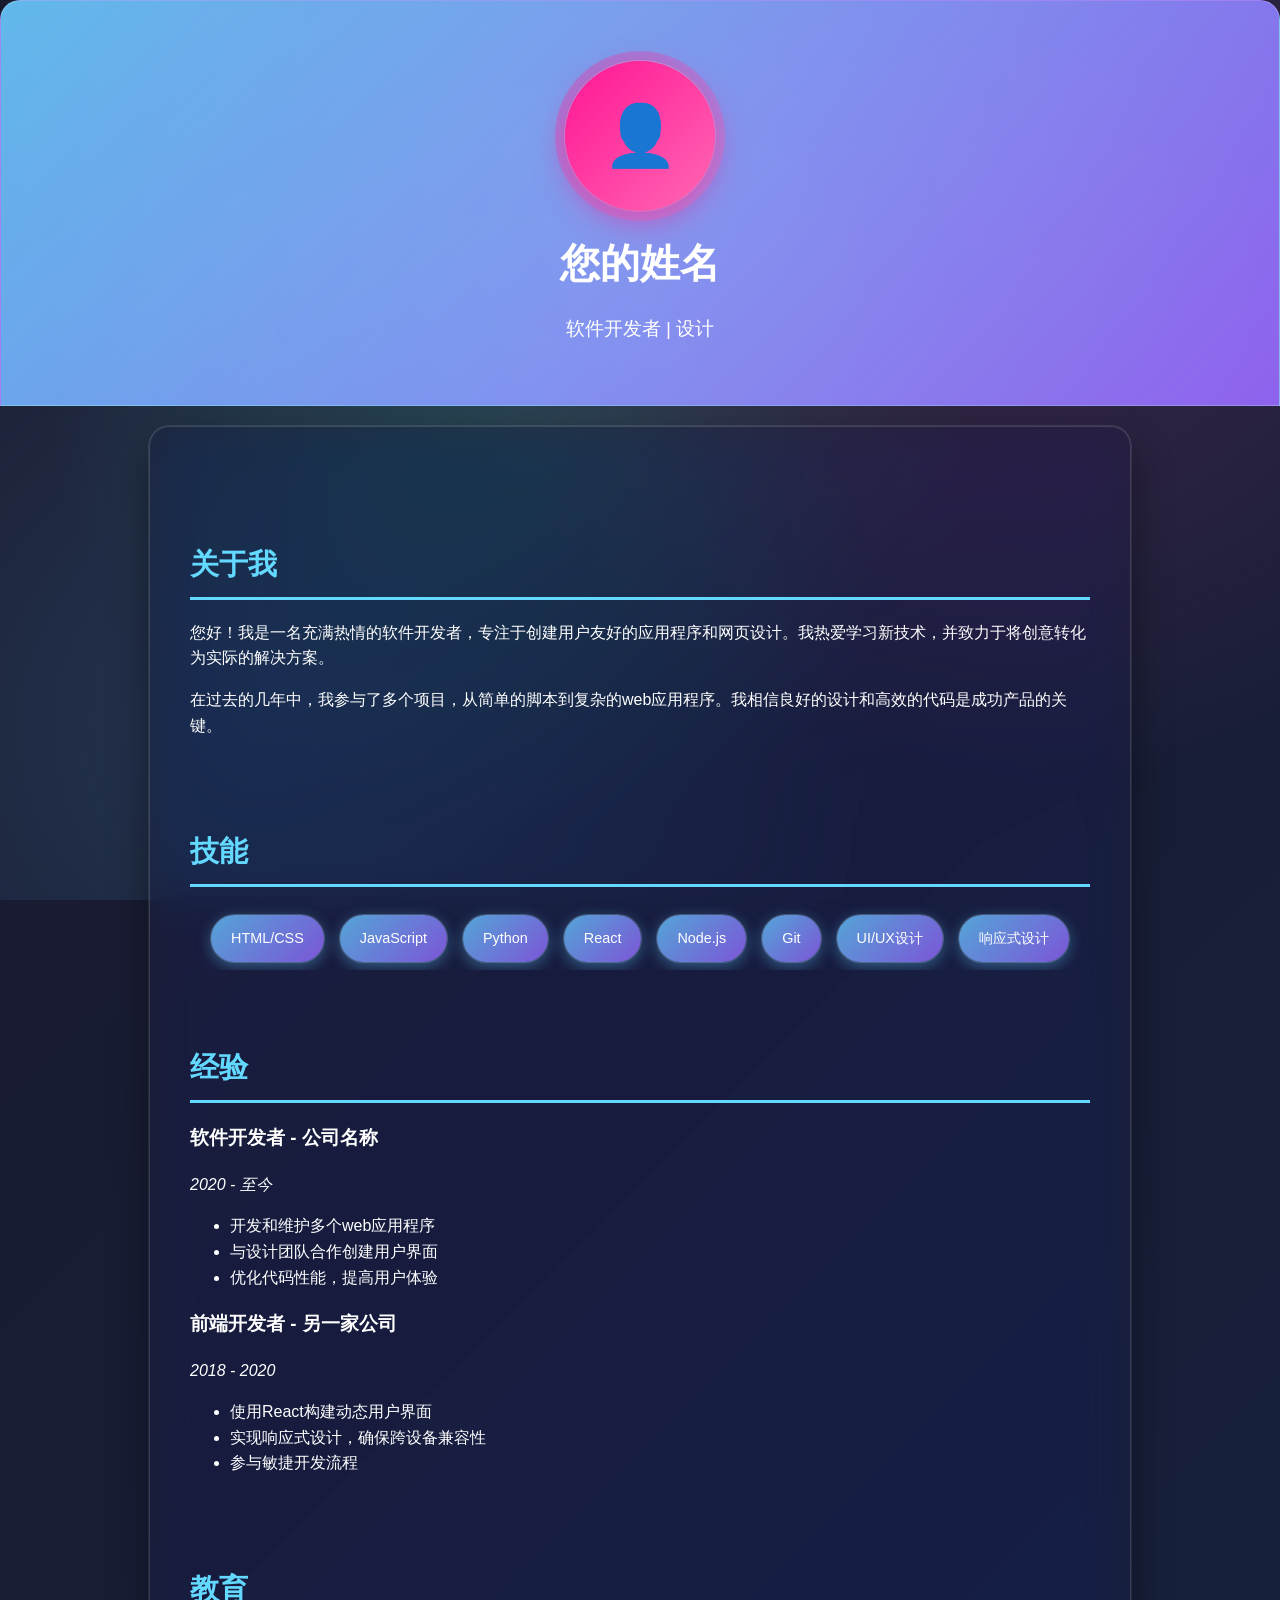
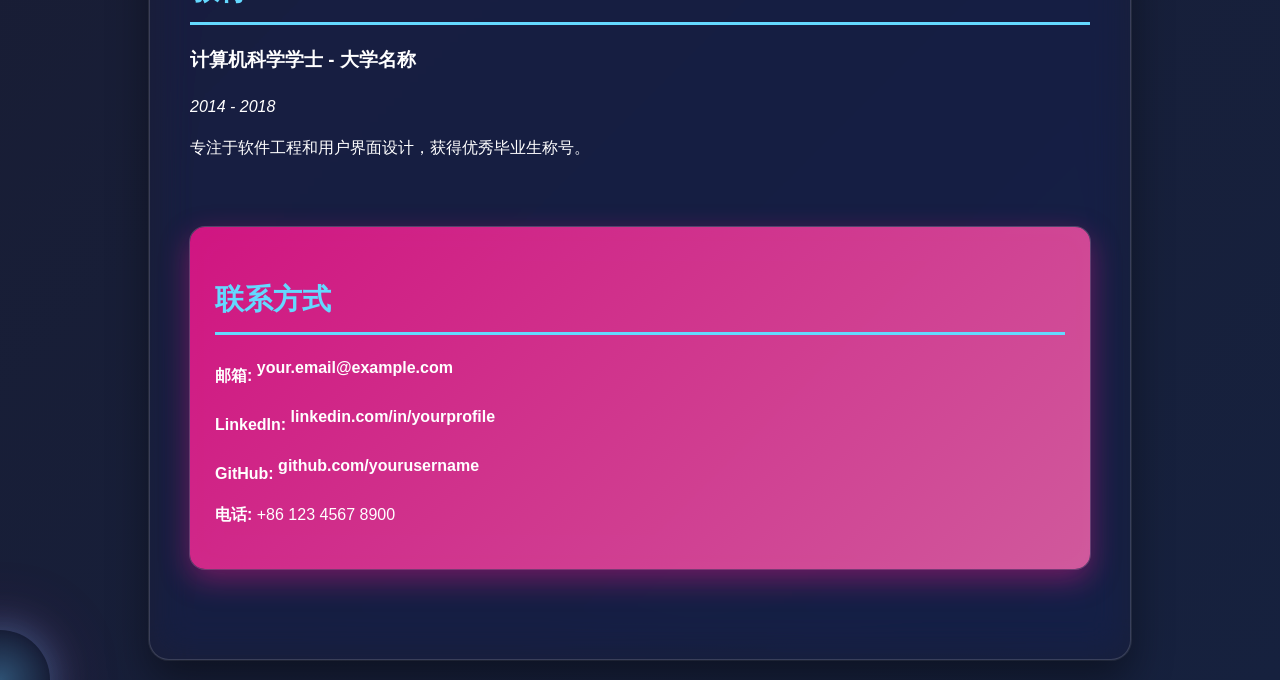
==== index.html @ f99bfc99 "增加鼠标交互效果" ====
<!DOCTYPE html>
<html lang="zh-CN">
<head>
    <meta charset="UTF-8">
    <meta name="viewport" content="width=device-width, initial-scale=1.0">
    <title>个人自我介绍</title>
    <style>
        body {
            font-family: 'Segoe UI', Tahoma, Geneva, Verdana, sans-serif;
            line-height: 1.6;
            margin: 0;
            padding: 0;
            background: linear-gradient(135deg, #1a1a2e 0%, #16213e 100%);
            color: #fff;
            overflow-x: hidden;
            position: relative;
        }
        body::before {
            content: '';
            position: fixed;
            top: 0;
            left: 0;
            width: 100%;
            height: 100%;
            background: radial-gradient(circle at 20% 80%, rgba(100, 200, 255, 0.15) 0%, transparent 50%),
                        radial-gradient(circle at 80% 20%, rgba(255, 100, 200, 0.15) 0%, transparent 50%),
                        radial-gradient(circle at 40% 40%, rgba(100, 255, 200, 0.15) 0%, transparent 50%);
            pointer-events: none;
            z-index: -1;
        }
        .container {
            max-width: 900px;
            margin: 0 auto;
            background-color: rgba(30, 30, 50, 0.4);
            padding: 40px;
            border-radius: 20px;
            box-shadow: 0 20px 40px rgba(0,0,0,0.4), 0 0 0 1px rgba(255,255,255,0.1);
            backdrop-filter: blur(20px) saturate(180%);
            -webkit-backdrop-filter: blur(20px) saturate(180%);
            margin-top: 20px;
            margin-bottom: 20px;
            animation: fadeInUp 1s ease-out;
            border: 1px solid rgba(255, 255, 255, 0.15);
        }
        header {
            text-align: center;
            padding: 40px 0;
            background: linear-gradient(135deg, rgba(100, 200, 255, 0.9) 0%, rgba(150, 100, 255, 0.9) 100%);
            color: white;
            border-radius: 20px 20px 0 0;
            position: relative;
            overflow: hidden;
            backdrop-filter: blur(10px);
            -webkit-backdrop-filter: blur(10px);
            border: 1px solid rgba(255, 255, 255, 0.2);
        }
        header::before {
            content: '';
            position: absolute;
            top: -50%;
            left: -50%;
            width: 200%;
            height: 200%;
            background: radial-gradient(circle, rgba(255,255,255,0.1) 0%, transparent 70%);
            animation: rotate 20s linear infinite;
        }
        .profile-pic {
            width: 150px;
            height: 150px;
            border-radius: 50%;
            margin: 20px auto;
            display: block;
            background: linear-gradient(135deg, #ff1493 0%, #ff69b4 100%);
            text-align: center;
            line-height: 150px;
            font-size: 60px;
            box-shadow: 0 10px 30px rgba(255, 20, 147, 0.5), 0 0 0 1px rgba(255,255,255,0.3);
            transition: transform 0.3s ease, box-shadow 0.3s ease;
            position: relative;
            z-index: 2;
        }
        .profile-pic::before {
            content: '';
            position: absolute;
            top: -10px;
            left: -10px;
            right: -10px;
            bottom: -10px;
            border-radius: 50%;
            background: linear-gradient(135deg, rgba(255, 20, 147, 0.3), rgba(255, 105, 180, 0.3));
            z-index: -1;
            animation: pulse 2s infinite;
        }
        .profile-pic:hover {
            transform: scale(1.1);
            box-shadow: 0 15px 40px rgba(0,0,0,0.3);
        }
        h1 {
            margin: 10px 0;
            font-size: 2.5em;
            animation: slideInFromLeft 1s ease-out 0.5s both;
            position: relative;
            z-index: 2;
        }
        .subtitle {
            font-size: 1.2em;
            margin-bottom: 20px;
            animation: slideInFromRight 1s ease-out 0.7s both;
            position: relative;
            z-index: 2;
        }
        section {
            margin: 50px 0;
            opacity: 0;
            transform: translateY(30px);
            transition: opacity 0.6s ease, transform 0.6s ease;
        }
        section.visible {
            opacity: 1;
            transform: translateY(0);
        }
        h2 {
            color: #64d9ff;
            border-bottom: 3px solid #64d9ff;
            padding-bottom: 10px;
            font-size: 1.8em;
            margin-bottom: 20px;
            position: relative;
        }
        h2::after {
            content: '';
            position: absolute;
            bottom: -3px;
            left: 0;
            width: 0;
            height: 3px;
            background: linear-gradient(90deg, #00d9ff, #ff1493);
            transition: width 0.5s ease;
        }
        section:hover h2::after {
            width: 100%;
        }
        .skills {
            display: flex;
            flex-wrap: wrap;
            justify-content: center;
        }
        .skill {
            background: linear-gradient(135deg, rgba(100, 200, 255, 0.8), rgba(150, 100, 255, 0.8));
            color: white;
            padding: 12px 20px;
            margin: 8px;
            border-radius: 25px;
            font-size: 0.9em;
            font-weight: 500;
            box-shadow: 0 4px 15px rgba(100, 200, 255, 0.4), 0 0 0 1px rgba(255,255,255,0.2);
            transition: all 0.3s ease;
            cursor: pointer;
            position: relative;
            overflow: hidden;
            backdrop-filter: blur(10px);
            -webkit-backdrop-filter: blur(10px);
        }
        .skill::before {
            content: '';
            position: absolute;
            top: 0;
            left: -100%;
            width: 100%;
            height: 100%;
            background: linear-gradient(90deg, transparent, rgba(255,255,255,0.2), transparent);
            transition: left 0.5s ease;
        }
        .skill:hover {
            transform: translateY(-5px);
            box-shadow: 0 8px 25px rgba(0,0,0,0.2);
        }
        .skill:hover::before {
            left: 100%;
        }
        .contact {
            background: linear-gradient(135deg, rgba(255, 20, 147, 0.8), rgba(255, 105, 180, 0.8));
            color: white;
            padding: 25px;
            border-radius: 15px;
            box-shadow: 0 10px 30px rgba(255, 20, 147, 0.4), 0 0 0 1px rgba(255,255,255,0.2);
            transition: transform 0.3s ease;
            backdrop-filter: blur(15px);
            -webkit-backdrop-filter: blur(15px);
        }
        .contact:hover {
            transform: translateY(-5px);
        }
        .contact a {
            color: #fff;
            text-decoration: none;
            font-weight: bold;
            transition: color 0.3s ease;
        }
        .contact a:hover {
            color: #ffd700;
            text-decoration: underline;
        }

        @keyframes fadeInUp {
            from {
                opacity: 0;
                transform: translateY(30px);
            }
            to {
                opacity: 1;
                transform: translateY(0);
            }
        }

        @keyframes slideInFromLeft {
            from {
                opacity: 0;
                transform: translateX(-50px);
            }
            to {
                opacity: 1;
                transform: translateX(0);
            }
        }

        @keyframes slideInFromRight {
            from {
                opacity: 0;
                transform: translateX(50px);
            }
            to {
                opacity: 1;
                transform: translateX(0);
            }
        }

        @keyframes rotate {
            0% {
                transform: rotate(0deg);
            }
            100% {
                transform: rotate(360deg);
            }
        }

        @keyframes pulse {
            0%, 100% {
                opacity: 0.5;
                transform: scale(1);
            }
            50% {
                opacity: 1;
                transform: scale(1.05);
            }
        }

        @media (max-width: 768px) {
            .container {
                padding: 20px;
                margin: 10px;
            }
            h1 {
                font-size: 2em;
            }
            .profile-pic {
                width: 120px;
                height: 120px;
                line-height: 120px;
                font-size: 48px;
            }
        }

        /* 鼠标跟踪光效 */
        #mouseGlow {
            position: fixed;
            width: 100px;
            height: 100px;
            background: radial-gradient(circle, rgba(100, 200, 255, 0.3) 0%, transparent 70%);
            border-radius: 50%;
            pointer-events: none;
            z-index: 1000;
            transform: translate(-50%, -50%);
            box-shadow: 0 0 40px rgba(100, 200, 255, 0.4), 0 0 80px rgba(255, 20, 147, 0.2);
        }

        /* 点击波纹效果 */
        .ripple {
            position: absolute;
            border-radius: 50%;
            background: rgba(255, 255, 255, 0.6);
            transform: scale(0);
            animation: ripple-animation 0.6s ease-out;
            pointer-events: none;
        }

        @keyframes ripple-animation {
            to {
                transform: scale(4);
                opacity: 0;
            }
        }

        /* 为可交互元素添加过渡 */
        .skill,
        .contact a,
        section {
            transition: all 0.3s ease;
            position: relative;
            overflow: hidden;
        }

        .contact a {
            display: inline-block;
            transition: all 0.3s cubic-bezier(0.34, 1.56, 0.64, 1);
        }
    </style>
</head>
<body>
    <header>
        <div class="profile-pic">👤</div>
        <h1>您的姓名</h1>
        <p class="subtitle">软件开发者 | 设计师 | 创新者</p>
    </header>

    <div class="container">
        <section id="about">
            <h2>关于我</h2>
            <p>您好！我是一名充满热情的软件开发者，专注于创建用户友好的应用程序和网页设计。我热爱学习新技术，并致力于将创意转化为实际的解决方案。</p>
            <p>在过去的几年中，我参与了多个项目，从简单的脚本到复杂的web应用程序。我相信良好的设计和高效的代码是成功产品的关键。</p>
        </section>

        <section id="skills">
            <h2>技能</h2>
            <div class="skills">
                <span class="skill">HTML/CSS</span>
                <span class="skill">JavaScript</span>
                <span class="skill">Python</span>
                <span class="skill">React</span>
                <span class="skill">Node.js</span>
                <span class="skill">Git</span>
                <span class="skill">UI/UX设计</span>
                <span class="skill">响应式设计</span>
            </div>
        </section>

        <section id="experience">
            <h2>经验</h2>
            <h3>软件开发者 - 公司名称</h3>
            <p><em>2020 - 至今</em></p>
            <ul>
                <li>开发和维护多个web应用程序</li>
                <li>与设计团队合作创建用户界面</li>
                <li>优化代码性能，提高用户体验</li>
            </ul>

            <h3>前端开发者 - 另一家公司</h3>
            <p><em>2018 - 2020</em></p>
            <ul>
                <li>使用React构建动态用户界面</li>
                <li>实现响应式设计，确保跨设备兼容性</li>
                <li>参与敏捷开发流程</li>
            </ul>
        </section>

        <section id="education">
            <h2>教育</h2>
            <h3>计算机科学学士 - 大学名称</h3>
            <p><em>2014 - 2018</em></p>
            <p>专注于软件工程和用户界面设计，获得优秀毕业生称号。</p>
        </section>

        <section id="contact" class="contact">
            <h2>联系方式</h2>
            <p><strong>邮箱:</strong> <a href="mailto:your.email@example.com">your.email@example.com</a></p>
            <p><strong>LinkedIn:</strong> <a href="https://linkedin.com/in/yourprofile" target="_blank">linkedin.com/in/yourprofile</a></p>
            <p><strong>GitHub:</strong> <a href="https://github.com/yourusername" target="_blank">github.com/yourusername</a></p>
            <p><strong>电话:</strong> +86 123 4567 8900</p>
        </section>
    </div>

    <!-- 鼠标跟踪光效 -->
    <div id="mouseGlow"></div>

    <script>
        // 鼠标跟踪光效
        const mouseGlow = document.getElementById('mouseGlow');
        document.addEventListener('mousemove', (e) => {
            mouseGlow.style.left = e.clientX + 'px';
            mouseGlow.style.top = e.clientY + 'px';
        });

        // Intersection Observer for scroll animations
        const observerOptions = {
            threshold: 0.1,
            rootMargin: '0px 0px -50px 0px'
        };

        const observer = new IntersectionObserver((entries) => {
            entries.forEach(entry => {
                if (entry.isIntersecting) {
                    entry.target.classList.add('visible');
                }
            });
        }, observerOptions);

        // Observe all sections
        document.querySelectorAll('section').forEach(section => {
            observer.observe(section);
        });

        // Smooth scrolling for navigation (if added later)
        document.querySelectorAll('a[href^="#"]').forEach(anchor => {
            anchor.addEventListener('click', function (e) {
                e.preventDefault();
                const target = document.querySelector(this.getAttribute('href'));
                if (target) {
                    target.scrollIntoView({
                        behavior: 'smooth',
                        block: 'start'
                    });
                }
            });
        });

        // 为所有可交互元素添加点击波纹效果
        document.querySelectorAll('.skill, a, button, .contact').forEach(element => {
            element.addEventListener('click', function (e) {
                const ripple = document.createElement('span');
                ripple.classList.add('ripple');
                
                const rect = this.getBoundingClientRect();
                const size = Math.max(rect.width, rect.height);
                const x = e.clientX - rect.left - size / 2;
                const y = e.clientY - rect.top - size / 2;
                
                ripple.style.width = ripple.style.height = size + 'px';
                ripple.style.left = x + 'px';
                ripple.style.top = y + 'px';
                
                this.appendChild(ripple);
                
                setTimeout(() => ripple.remove(), 600);
            });
        });

        // 为章节添加3D卡片倾斜效果
        document.querySelectorAll('section').forEach(section => {
            section.addEventListener('mousemove', (e) => {
                const rect = section.getBoundingClientRect();
                const x = e.clientX - rect.left;
                const y = e.clientY - rect.top;
                
                const centerX = rect.width / 2;
                const centerY = rect.height / 2;
                
                const rotateX = (y - centerY) / 10;
                const rotateY = (centerX - x) / 10;
                
                section.style.transform = `perspective(1000px) rotateX(${rotateX}deg) rotateY(${rotateY}deg) scale(1.02)`;
            });
            
            section.addEventListener('mouseleave', () => {
                section.style.transform = 'perspective(1000px) rotateX(0) rotateY(0) scale(1)';
            });
        });

        // 为链接和文本添加悬停效果
        document.querySelectorAll('.contact a').forEach(link => {
            link.addEventListener('mouseenter', function() {
                this.style.transform = 'translateX(5px)';
            });
            
            link.addEventListener('mouseleave', function() {
                this.style.transform = 'translateX(0)';
            });
        });

        // 为技能标签添加更多悬停效果
        document.querySelectorAll('.skill').forEach(skill => {
            skill.addEventListener('mouseenter', function() {
                this.style.transform = 'scale(1.15) translateY(-5px)';
                this.style.boxShadow = '0 10px 30px rgba(100, 200, 255, 0.6), 0 0 20px rgba(255, 20, 147, 0.4)';
            });
            
            skill.addEventListener('mouseleave', function() {
                this.style.transform = 'scale(1) translateY(0)';
                this.style.boxShadow = '0 4px 15px rgba(100, 200, 255, 0.4), 0 0 0 1px rgba(255,255,255,0.2)';
            });
        });

        // Add some interactive effects
        document.addEventListener('DOMContentLoaded', () => {
            // Typing effect for subtitle (optional enhancement)
            const subtitle = document.querySelector('.subtitle');
            const text = subtitle.textContent;
            subtitle.textContent = '';
            let i = 0;
            const typeWriter = () => {
                if (i < text.length) {
                    subtitle.textContent += text.charAt(i);
                    i++;
                    setTimeout(typeWriter, 100);
                }
            };
            setTimeout(typeWriter, 1000);
        });
    </script>
</body>
</html>
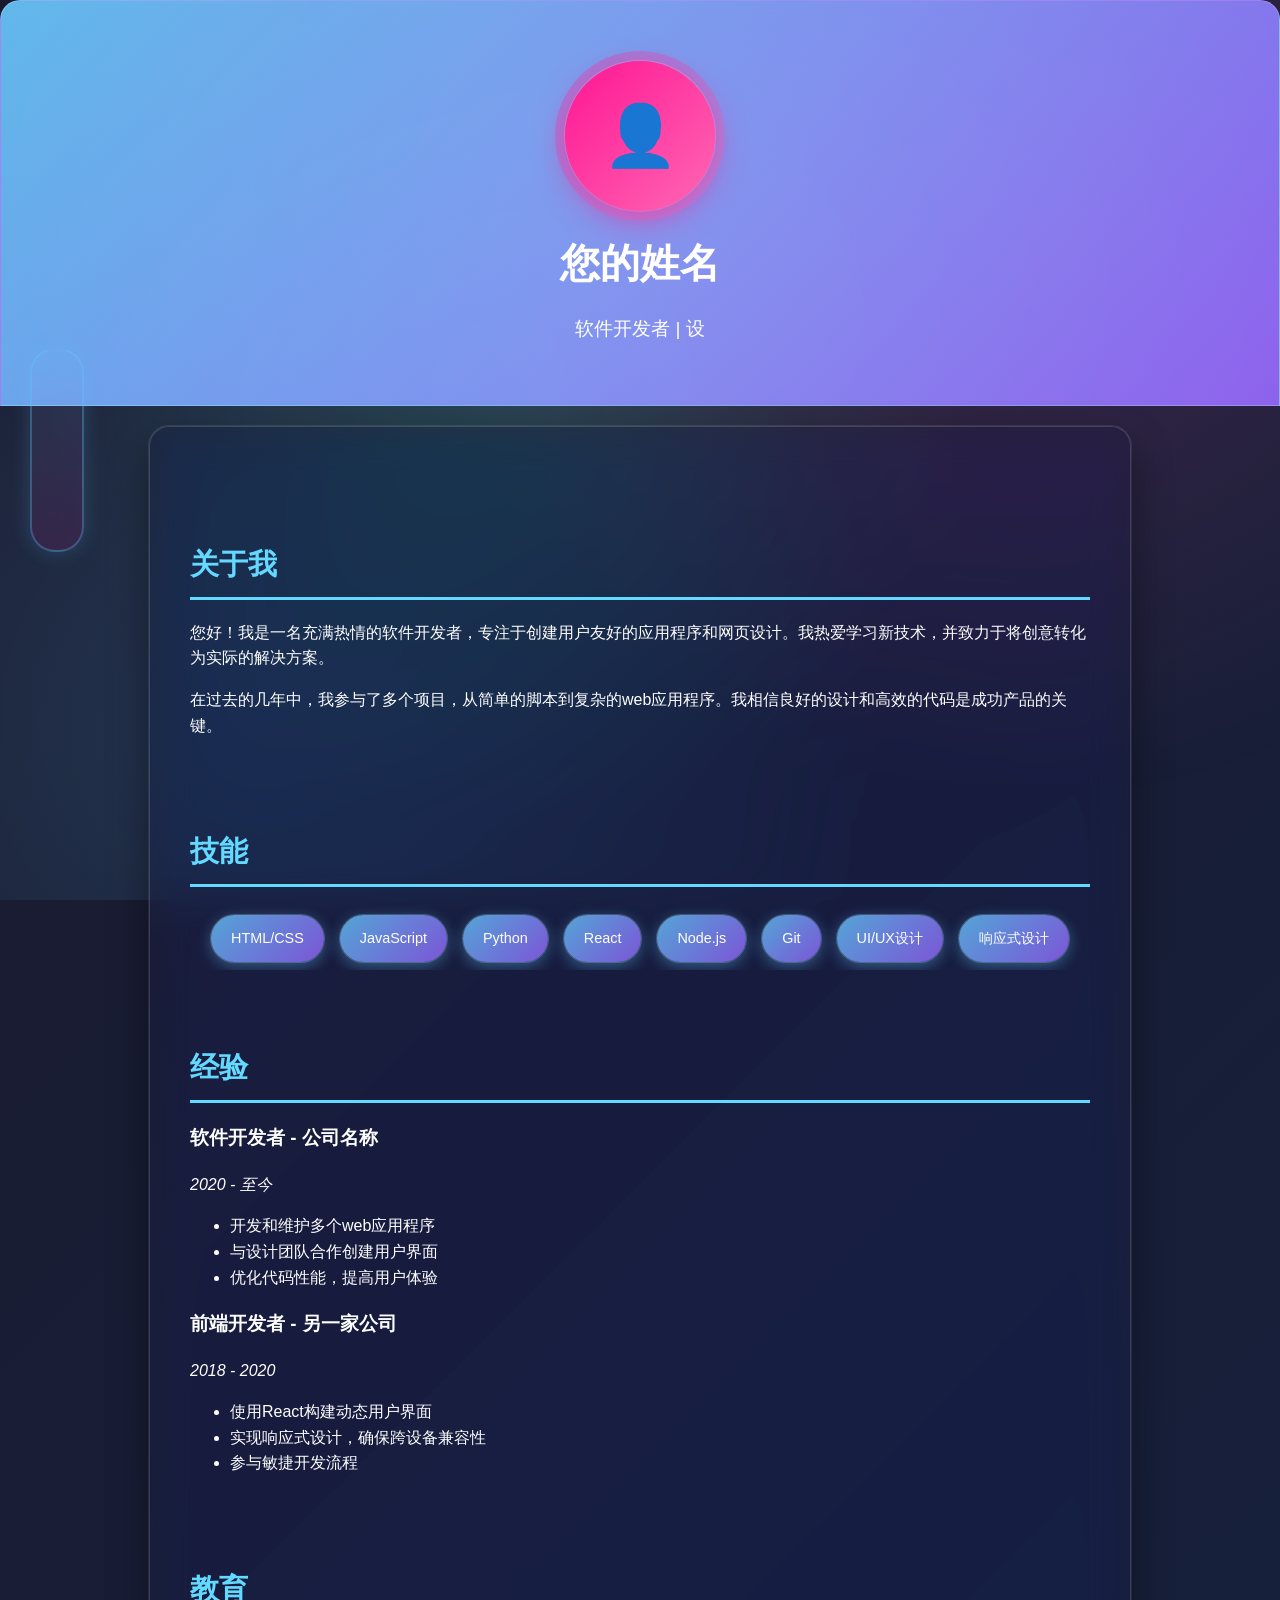
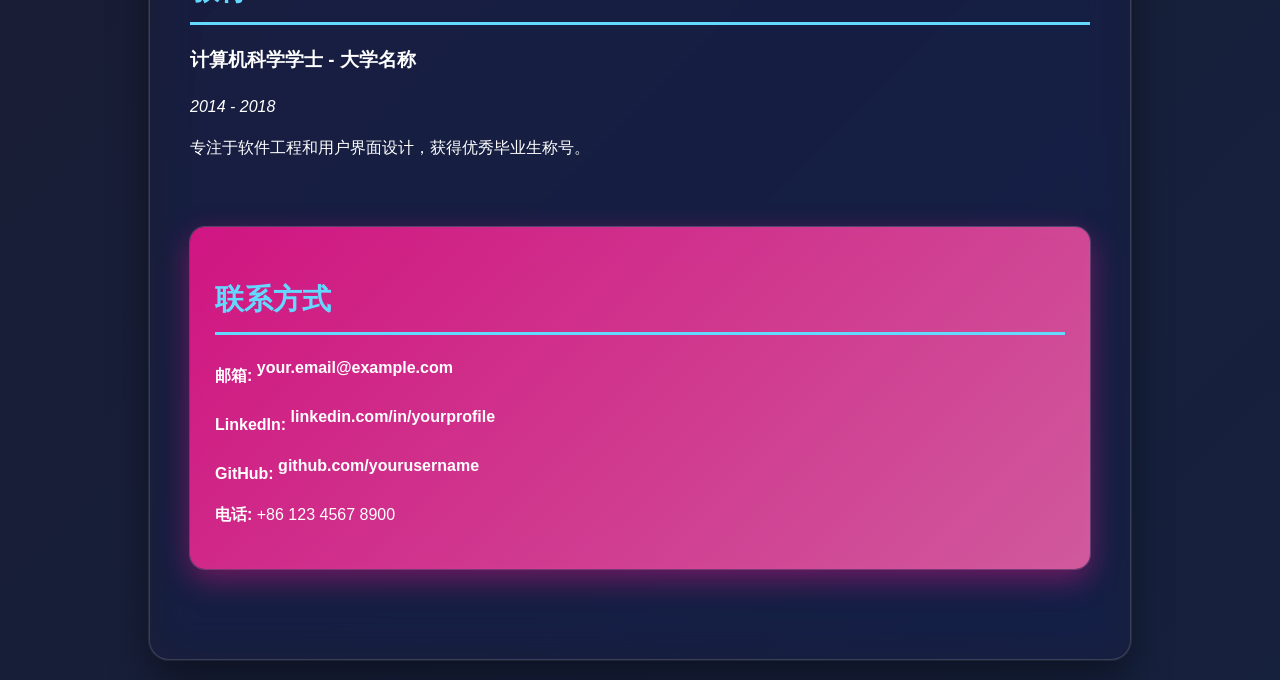
==== commit daa6c498: "移除鼠标光圈，添加3D旋转子弹进度条" ====
--- a/index.html
+++ b/index.html
@@ -271,20 +271,7 @@
             }
         }
 
-        /* 鼠标跟踪光效 */
-        #mouseGlow {
-            position: fixed;
-            width: 100px;
-            height: 100px;
-            background: radial-gradient(circle, rgba(100, 200, 255, 0.3) 0%, transparent 70%);
-            border-radius: 50%;
-            pointer-events: none;
-            z-index: 1000;
-            transform: translate(-50%, -50%);
-            box-shadow: 0 0 40px rgba(100, 200, 255, 0.4), 0 0 80px rgba(255, 20, 147, 0.2);
-        }
-
-        /* 点击波纹效果 */
+        /* 为可交互元素添加过渡 */
         .ripple {
             position: absolute;
             border-radius: 50%;
@@ -298,6 +285,66 @@
             to {
                 transform: scale(4);
                 opacity: 0;
+            }
+        }
+
+        /* 3D子弹进度条 */
+        #bulletProgress {
+            position: fixed;
+            left: 30px;
+            top: 50%;
+            transform: translateY(-50%);
+            z-index: 999;
+            width: 50px;
+            height: 200px;
+            background: linear-gradient(180deg, rgba(100, 200, 255, 0.1) 0%, rgba(255, 20, 147, 0.1) 100%);
+            border-radius: 25px;
+            border: 2px solid rgba(100, 200, 255, 0.3);
+            overflow: hidden;
+            box-shadow: 0 0 20px rgba(100, 200, 255, 0.2);
+        }
+
+        .bullet {
+            position: absolute;
+            width: 100%;
+            height: calc(var(--progress, 0%) * 1px);
+            background: linear-gradient(180deg, #64d9ff 0%, #ff1493 100%);
+            box-shadow: 0 0 15px rgba(100, 200, 255, 0.8), 0 0 30px rgba(255, 20, 147, 0.6), inset 0 0 10px rgba(255, 255, 255, 0.3);
+            animation: bulletRotate 3s linear infinite;
+            border-radius: 50% 50% 0 0;
+        }
+
+        @keyframes bulletRotate {
+            0% {
+                transform: perspective(600px) rotateX(0deg) rotateY(0deg);
+                box-shadow: 0 0 15px rgba(100, 200, 255, 0.8), 0 0 30px rgba(255, 20, 147, 0.6), inset 0 0 10px rgba(255, 255, 255, 0.3);
+            }
+            50% {
+                transform: perspective(600px) rotateX(20deg) rotateY(360deg);
+                box-shadow: 0 0 25px rgba(100, 200, 255, 1), 0 0 40px rgba(255, 20, 147, 0.8), inset 0 0 15px rgba(255, 255, 255, 0.5);
+            }
+            100% {
+                transform: perspective(600px) rotateX(0deg) rotateY(720deg);
+                box-shadow: 0 0 15px rgba(100, 200, 255, 0.8), 0 0 30px rgba(255, 20, 147, 0.6), inset 0 0 10px rgba(255, 255, 255, 0.3);
+            }
+        }
+
+        @media (max-width: 768px) {
+            #bulletProgress {
+                left: auto;
+                right: 10px;
+                top: auto;
+                bottom: 30px;
+                transform: none;
+                width: 200px;
+                height: 50px;
+                border-radius: 25px;
+            }
+
+            .bullet {
+                width: calc(var(--progress, 0%) * 1px);
+                height: 100%;
+                border-radius: 50% 0 0 50%;
             }
         }
 
@@ -379,15 +426,19 @@
         </section>
     </div>
 
-    <!-- 鼠标跟踪光效 -->
-    <div id="mouseGlow"></div>
+    <!-- 3D子弹进度条 -->
+    <div id="bulletProgress">
+        <div class="bullet"></div>
+    </div>
 
     <script>
-        // 鼠标跟踪光效
-        const mouseGlow = document.getElementById('mouseGlow');
-        document.addEventListener('mousemove', (e) => {
-            mouseGlow.style.left = e.clientX + 'px';
-            mouseGlow.style.top = e.clientY + 'px';
+        // 3D子弹进度条
+        const bulletProgress = document.getElementById('bulletProgress');
+        window.addEventListener('scroll', () => {
+            const scrollHeight = document.documentElement.scrollHeight - window.innerHeight;
+            const scrolled = window.scrollY;
+            const scrollPercent = (scrolled / scrollHeight) * 100;
+            bulletProgress.style.setProperty('--progress', scrollPercent + '%');
         });
 
         // Intersection Observer for scroll animations
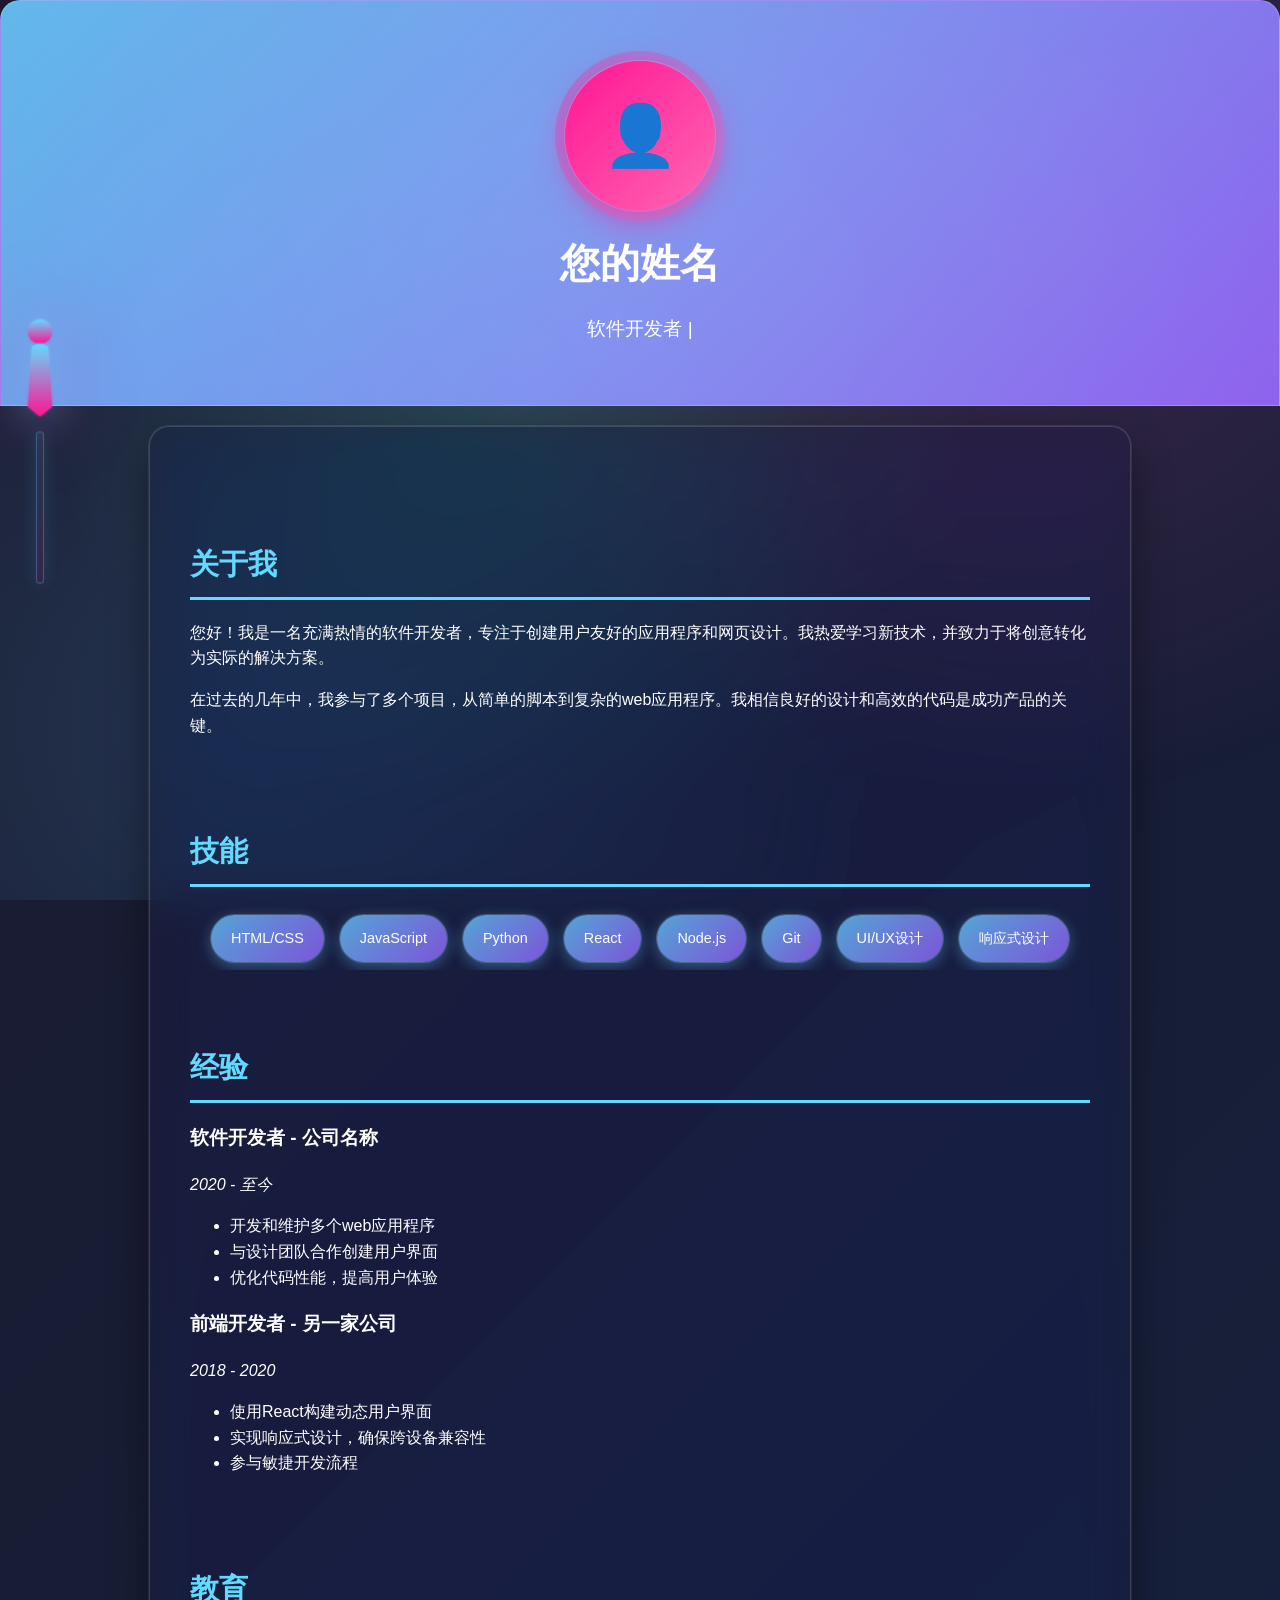
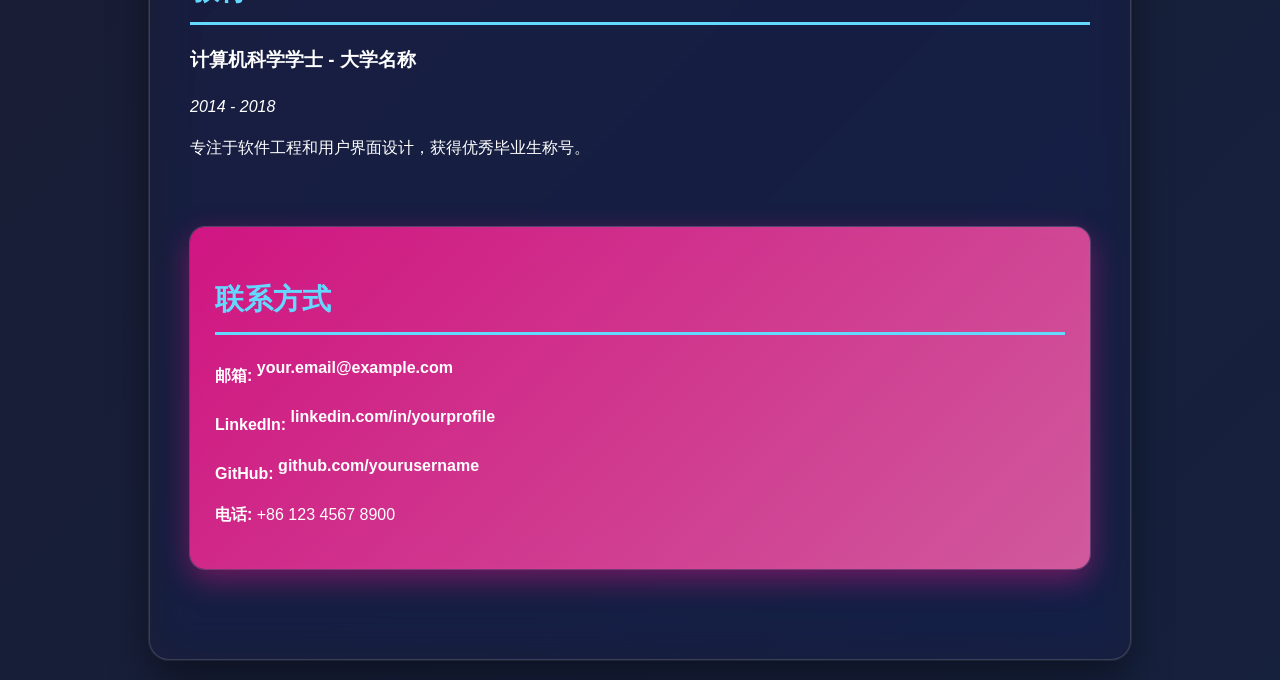
==== commit 384426eb: "改进3D旋转子弹，使用真实子弹形状设计" ====
--- a/index.html
+++ b/index.html
@@ -291,42 +291,49 @@
         /* 3D子弹进度条 */
         #bulletProgress {
             position: fixed;
-            left: 30px;
+            left: 15px;
             top: 50%;
             transform: translateY(-50%);
             z-index: 999;
             width: 50px;
-            height: 200px;
+            display: flex;
+            flex-direction: column;
+            align-items: center;
+            gap: 15px;
+        }
+
+        .bullet-svg {
+            width: 50px;
+            height: 100px;
+            filter: drop-shadow(0 0 20px rgba(100, 200, 255, 0.6)) drop-shadow(0 0 40px rgba(255, 20, 147, 0.4));
+            animation: bulletSpin 8s ease-in-out infinite;
+        }
+
+        @keyframes bulletSpin {
+            0%, 100% {
+                filter: drop-shadow(0 0 20px rgba(100, 200, 255, 0.6)) drop-shadow(0 0 40px rgba(255, 20, 147, 0.4));
+            }
+            50% {
+                filter: drop-shadow(0 0 30px rgba(100, 200, 255, 0.8)) drop-shadow(0 0 60px rgba(255, 20, 147, 0.6));
+            }
+        }
+
+        .progress-track {
+            width: 6px;
+            height: 150px;
             background: linear-gradient(180deg, rgba(100, 200, 255, 0.1) 0%, rgba(255, 20, 147, 0.1) 100%);
-            border-radius: 25px;
-            border: 2px solid rgba(100, 200, 255, 0.3);
+            border-radius: 3px;
+            border: 1px solid rgba(100, 200, 255, 0.3);
             overflow: hidden;
-            box-shadow: 0 0 20px rgba(100, 200, 255, 0.2);
-        }
-
-        .bullet {
-            position: absolute;
+            box-shadow: 0 0 15px rgba(100, 200, 255, 0.2);
+        }
+
+        .progress-fill {
             width: 100%;
-            height: calc(var(--progress, 0%) * 1px);
+            height: 0;
             background: linear-gradient(180deg, #64d9ff 0%, #ff1493 100%);
-            box-shadow: 0 0 15px rgba(100, 200, 255, 0.8), 0 0 30px rgba(255, 20, 147, 0.6), inset 0 0 10px rgba(255, 255, 255, 0.3);
-            animation: bulletRotate 3s linear infinite;
-            border-radius: 50% 50% 0 0;
-        }
-
-        @keyframes bulletRotate {
-            0% {
-                transform: perspective(600px) rotateX(0deg) rotateY(0deg);
-                box-shadow: 0 0 15px rgba(100, 200, 255, 0.8), 0 0 30px rgba(255, 20, 147, 0.6), inset 0 0 10px rgba(255, 255, 255, 0.3);
-            }
-            50% {
-                transform: perspective(600px) rotateX(20deg) rotateY(360deg);
-                box-shadow: 0 0 25px rgba(100, 200, 255, 1), 0 0 40px rgba(255, 20, 147, 0.8), inset 0 0 15px rgba(255, 255, 255, 0.5);
-            }
-            100% {
-                transform: perspective(600px) rotateX(0deg) rotateY(720deg);
-                box-shadow: 0 0 15px rgba(100, 200, 255, 0.8), 0 0 30px rgba(255, 20, 147, 0.6), inset 0 0 10px rgba(255, 255, 255, 0.3);
-            }
+            box-shadow: 0 0 10px rgba(100, 200, 255, 0.6), inset 0 0 5px rgba(255, 255, 255, 0.3);
+            transition: height 0.1s linear;
         }
 
         @media (max-width: 768px) {
@@ -336,15 +343,23 @@
                 top: auto;
                 bottom: 30px;
                 transform: none;
-                width: 200px;
+                flex-direction: row;
+                gap: 10px;
+            }
+
+            .bullet-svg {
+                width: 100px;
                 height: 50px;
-                border-radius: 25px;
-            }
-
-            .bullet {
-                width: calc(var(--progress, 0%) * 1px);
+            }
+
+            .progress-track {
+                width: 150px;
+                height: 6px;
+            }
+
+            .progress-fill {
+                width: 0;
                 height: 100%;
-                border-radius: 50% 0 0 50%;
             }
         }
 
@@ -426,19 +441,50 @@
         </section>
     </div>
 
-    <!-- 3D子弹进度条 -->
+    <!-- 3D旋转子弹进度条 -->
     <div id="bulletProgress">
-        <div class="bullet"></div>
+        <svg viewBox="0 0 40 100" width="40" height="100" class="bullet-svg">
+            <!-- 子弹头部（圆形） -->
+            <circle cx="20" cy="15" r="12" fill="url(#bulletGradient)" filter="url(#bulletGlow)"/>
+            <!-- 子弹体（梯形/锥形） -->
+            <path d="M 12 30 L 8 90 L 20 100 L 32 90 L 28 30 Q 20 25 12 30" 
+                  fill="url(#bulletGradient)" filter="url(#bulletGlow)"/>
+            <!-- 渐变定义 -->
+            <defs>
+                <linearGradient id="bulletGradient" x1="0%" y1="0%" x2="0%" y2="100%">
+                    <stop offset="0%" style="stop-color:#64d9ff;stop-opacity:1" />
+                    <stop offset="100%" style="stop-color:#ff1493;stop-opacity:1" />
+                </linearGradient>
+                <filter id="bulletGlow">
+                    <feGaussianBlur stdDeviation="1.5" result="coloredBlur"/>
+                    <feMerge>
+                        <feMergeNode in="coloredBlur"/>
+                        <feMergeNode in="SourceGraphic"/>
+                    </feMerge>
+                </filter>
+            </defs>
+        </svg>
+        <div class="progress-track">
+            <div class="progress-fill"></div>
+        </div>
     </div>
 
     <script>
-        // 3D子弹进度条
-        const bulletProgress = document.getElementById('bulletProgress');
+        // 3D旋转子弹进度条
+        const bulletSvg = document.querySelector('.bullet-svg');
+        const progressFill = document.querySelector('.progress-fill');
+        
         window.addEventListener('scroll', () => {
             const scrollHeight = document.documentElement.scrollHeight - window.innerHeight;
             const scrolled = window.scrollY;
             const scrollPercent = (scrolled / scrollHeight) * 100;
-            bulletProgress.style.setProperty('--progress', scrollPercent + '%');
+            
+            // 更新进度条
+            progressFill.style.height = scrollPercent + '%';
+            
+            // 基于滚动更新子弹旋转角度
+            const rotationAngle = (scrolled / 2) % 360;
+            bulletSvg.style.transform = `perspective(800px) rotateX(${scrolled/5}deg) rotateY(${rotationAngle}deg) rotateZ(${scrolled/3}deg)`;
         });
 
         // Intersection Observer for scroll animations
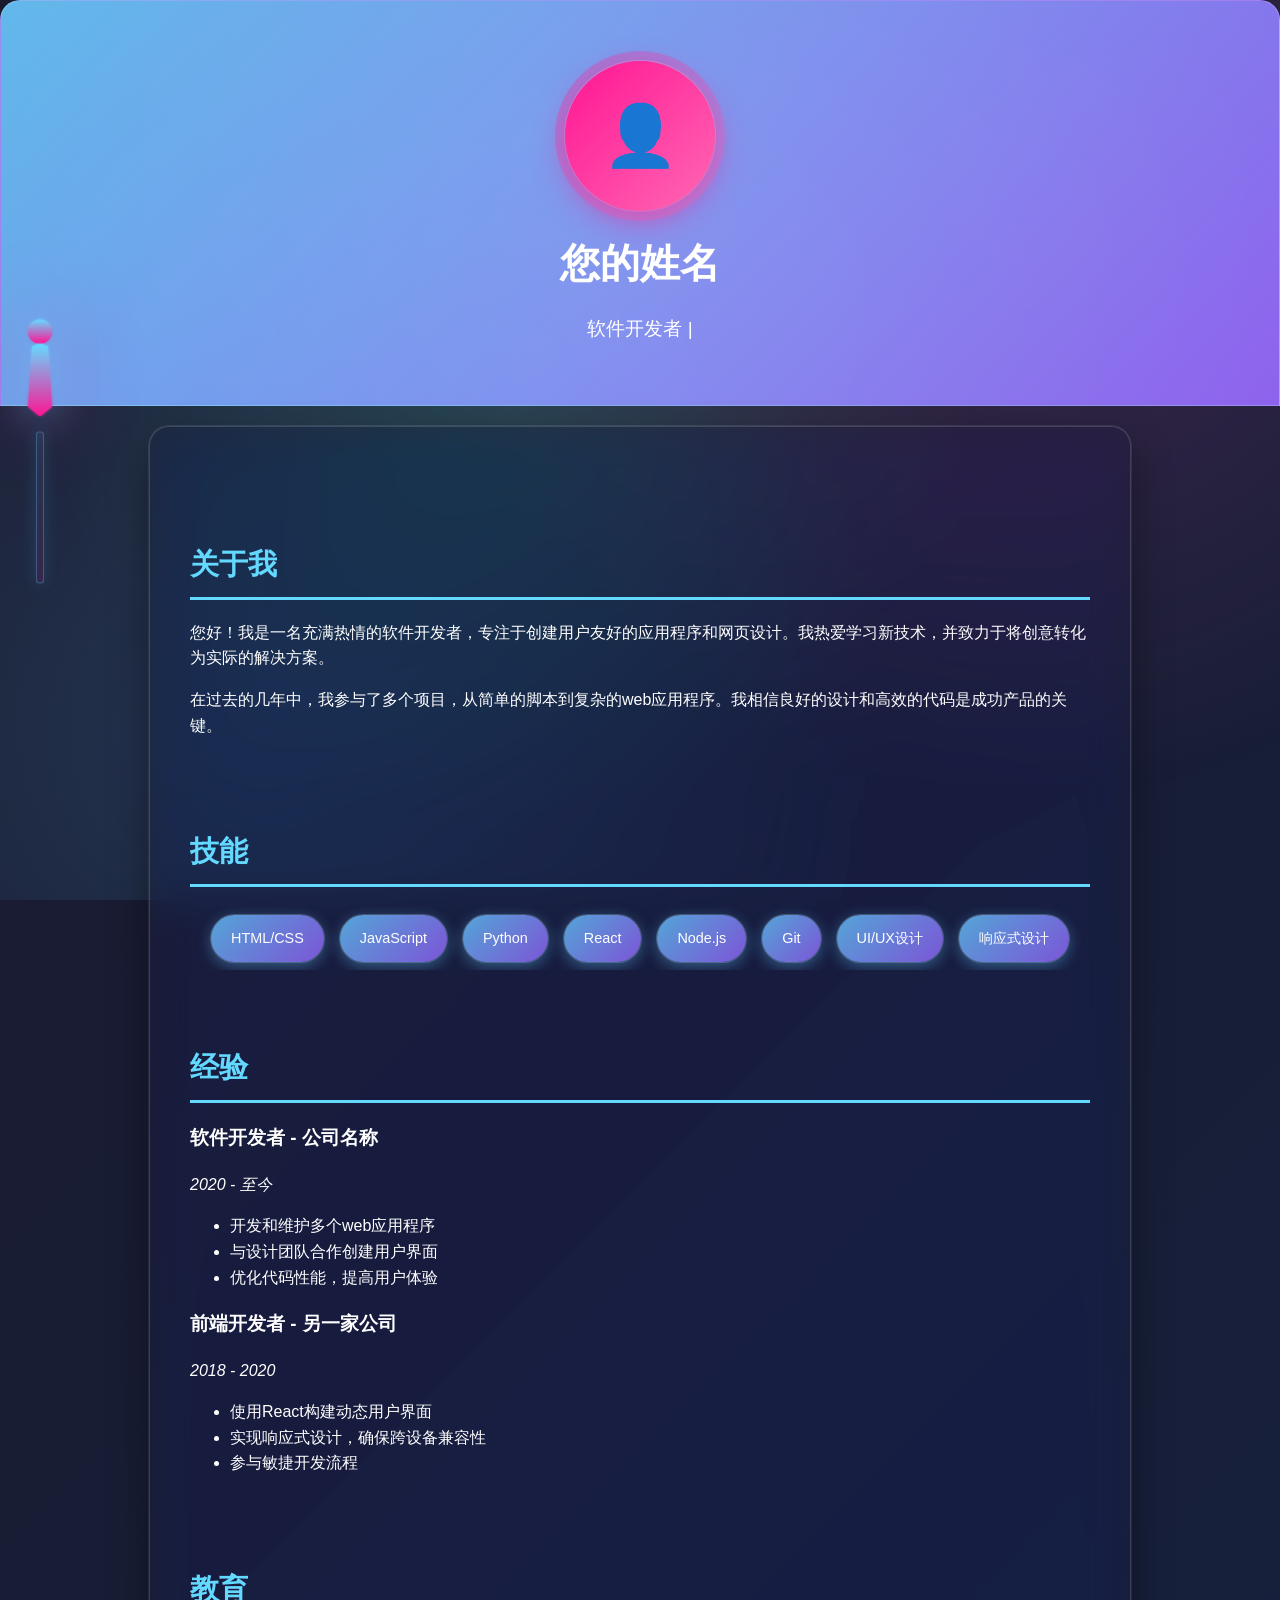
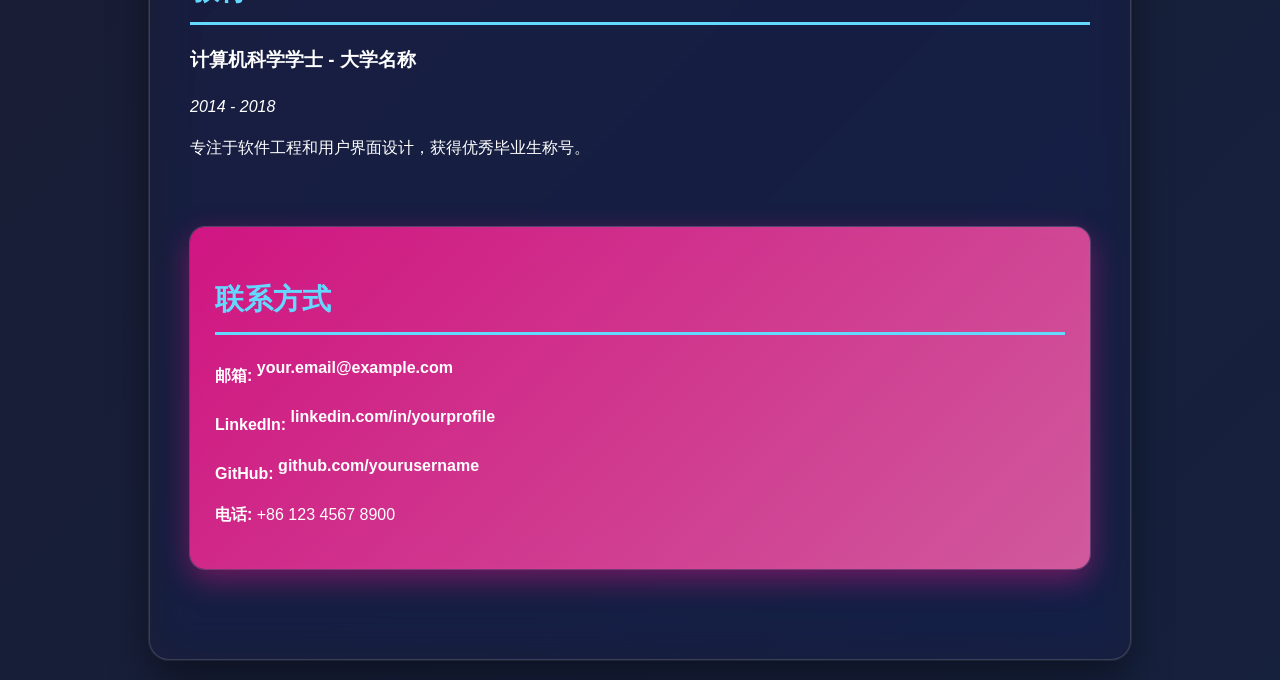
==== commit d742a28d: "修复子弹旋转：圆锥绕自己的轴线旋转" ====
--- a/index.html
+++ b/index.html
@@ -306,15 +306,15 @@
             width: 50px;
             height: 100px;
             filter: drop-shadow(0 0 20px rgba(100, 200, 255, 0.6)) drop-shadow(0 0 40px rgba(255, 20, 147, 0.4));
-            animation: bulletSpin 8s ease-in-out infinite;
+            animation: bulletSpin 4s linear infinite;
         }
 
         @keyframes bulletSpin {
-            0%, 100% {
-                filter: drop-shadow(0 0 20px rgba(100, 200, 255, 0.6)) drop-shadow(0 0 40px rgba(255, 20, 147, 0.4));
-            }
-            50% {
-                filter: drop-shadow(0 0 30px rgba(100, 200, 255, 0.8)) drop-shadow(0 0 60px rgba(255, 20, 147, 0.6));
+            0% {
+                transform: rotateZ(0deg);
+            }
+            100% {
+                transform: rotateZ(360deg);
             }
         }
 
@@ -471,20 +471,14 @@
 
     <script>
         // 3D旋转子弹进度条
-        const bulletSvg = document.querySelector('.bullet-svg');
         const progressFill = document.querySelector('.progress-fill');
         
         window.addEventListener('scroll', () => {
             const scrollHeight = document.documentElement.scrollHeight - window.innerHeight;
             const scrolled = window.scrollY;
-            const scrollPercent = (scrolled / scrollHeight) * 100;
             
             // 更新进度条
-            progressFill.style.height = scrollPercent + '%';
-            
-            // 基于滚动更新子弹旋转角度
-            const rotationAngle = (scrolled / 2) % 360;
-            bulletSvg.style.transform = `perspective(800px) rotateX(${scrolled/5}deg) rotateY(${rotationAngle}deg) rotateZ(${scrolled/3}deg)`;
+            progressFill.style.height = (scrolled / scrollHeight * 100) + '%';
         });
 
         // Intersection Observer for scroll animations
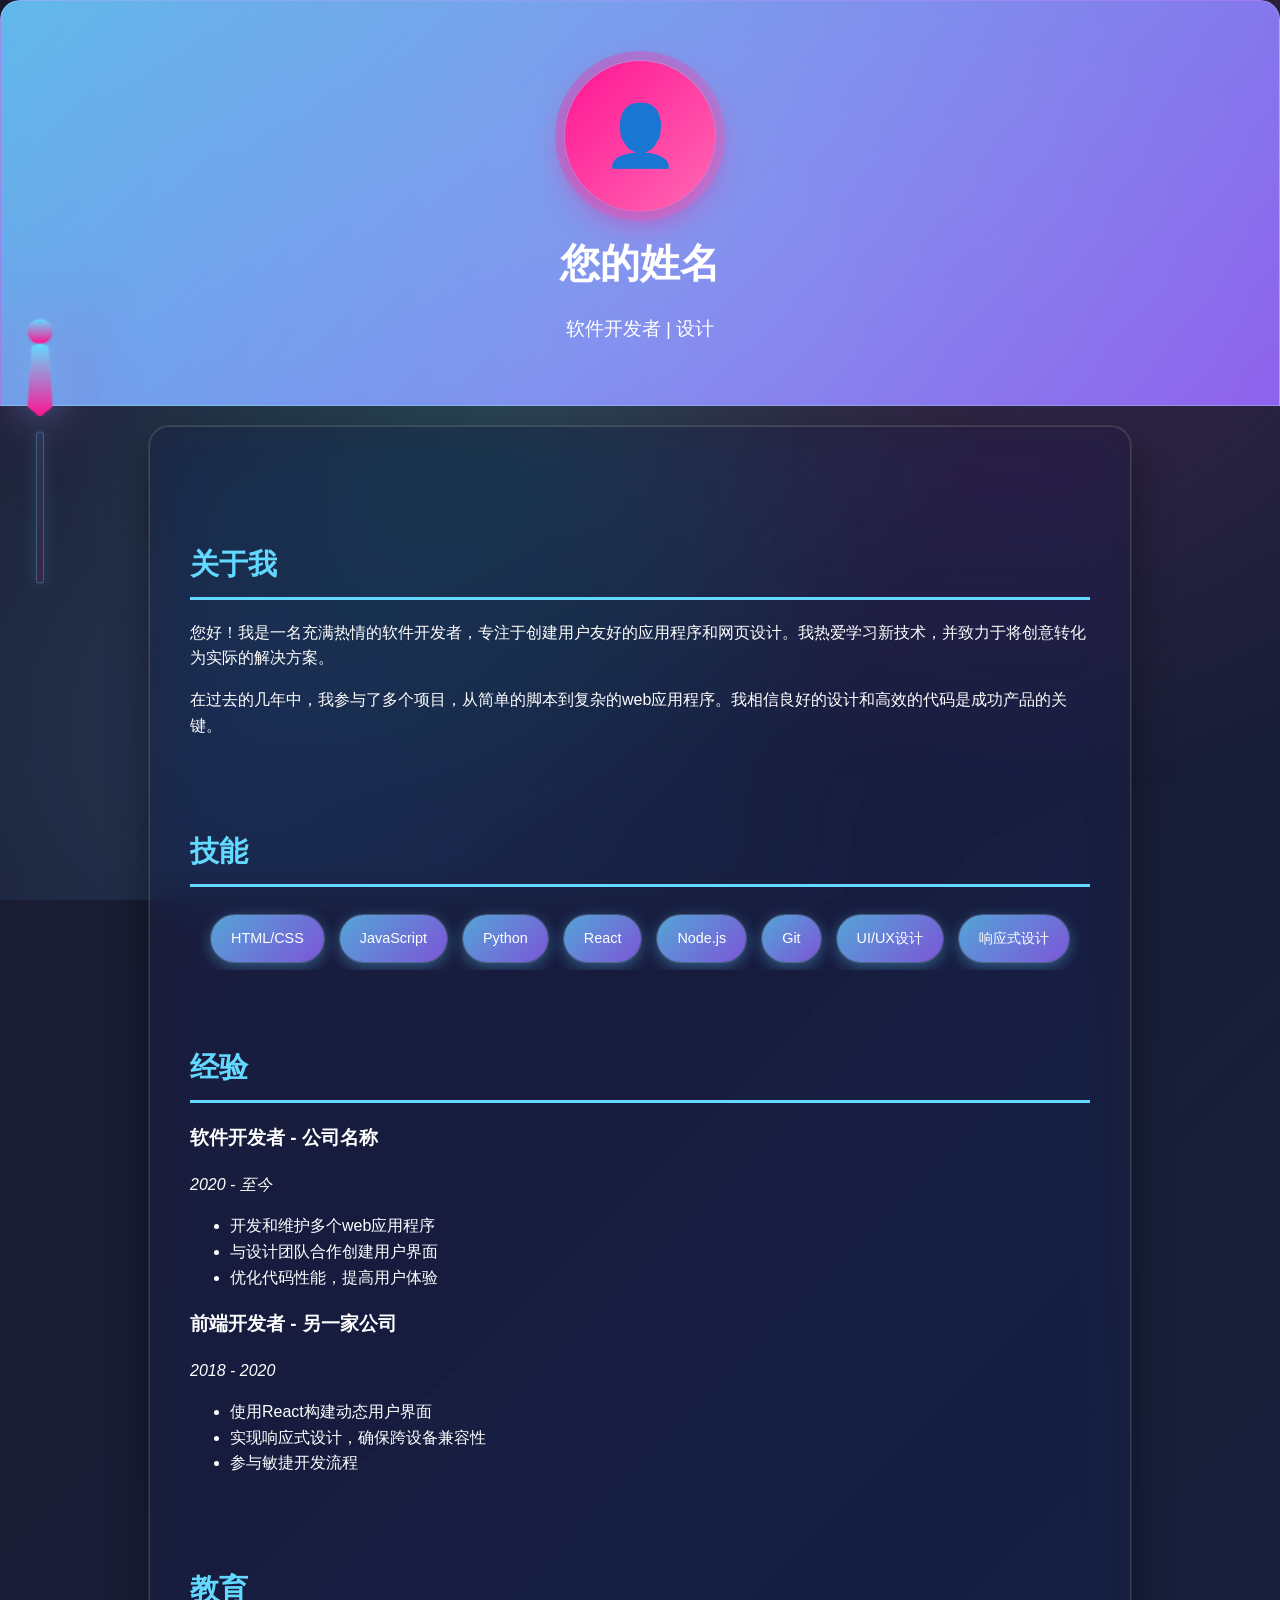
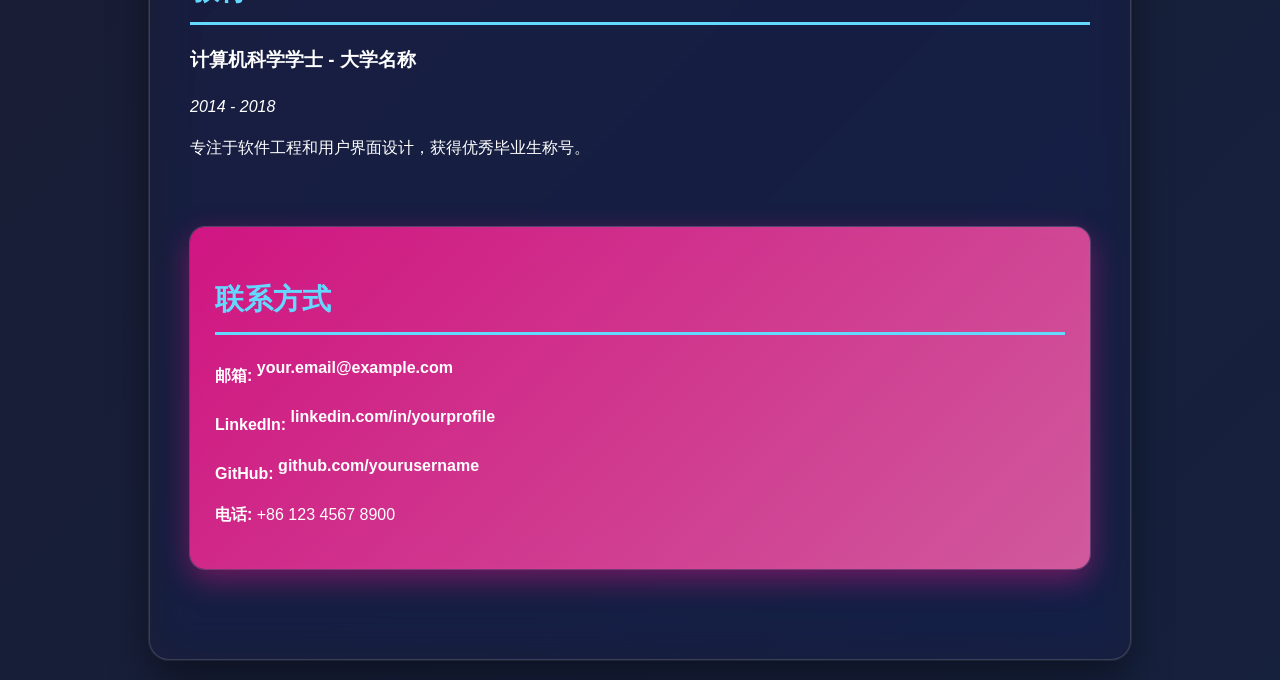
==== commit 52399560: "子弹绕纵轴旋转（rotateY）" ====
--- a/index.html
+++ b/index.html
@@ -306,15 +306,15 @@
             width: 50px;
             height: 100px;
             filter: drop-shadow(0 0 20px rgba(100, 200, 255, 0.6)) drop-shadow(0 0 40px rgba(255, 20, 147, 0.4));
-            animation: bulletSpin 4s linear infinite;
+            animation: bulletSpin 3s linear infinite;
         }
 
         @keyframes bulletSpin {
             0% {
-                transform: rotateZ(0deg);
+                transform: rotateY(0deg);
             }
             100% {
-                transform: rotateZ(360deg);
+                transform: rotateY(360deg);
             }
         }
 
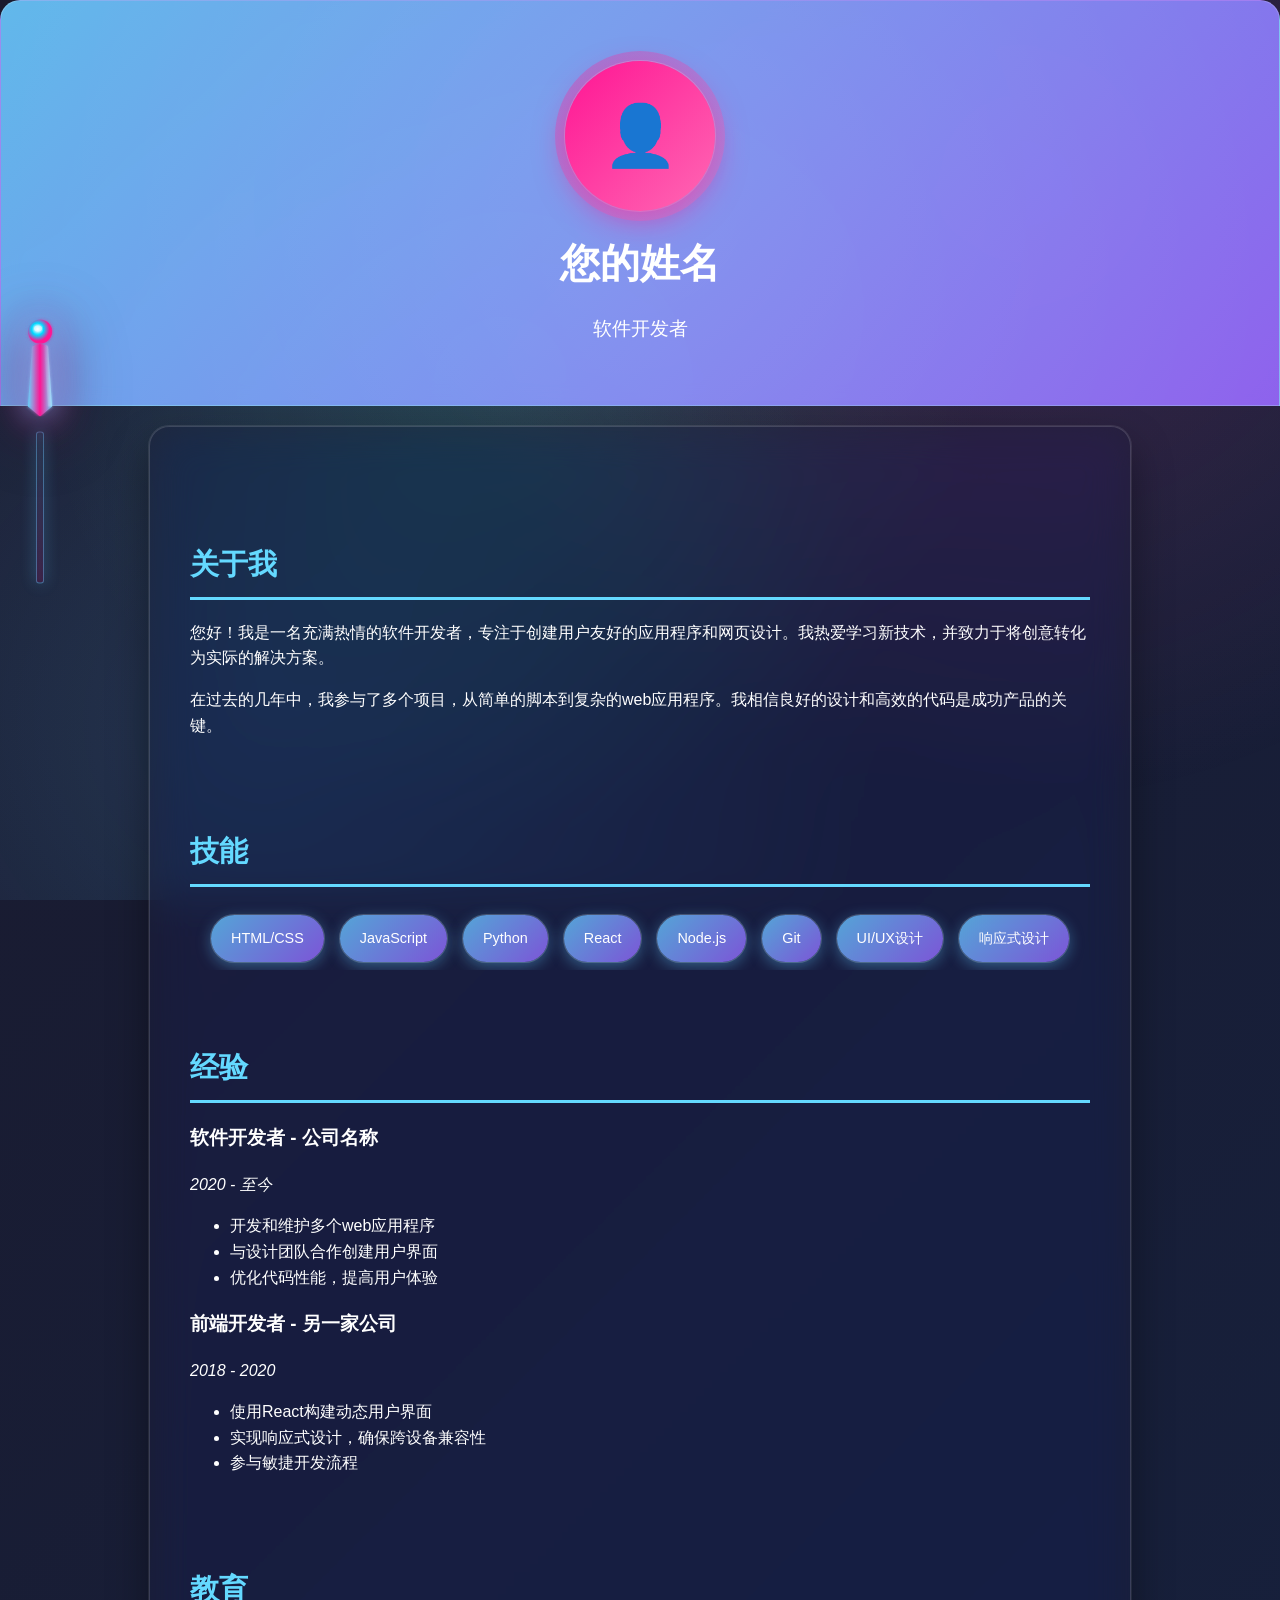
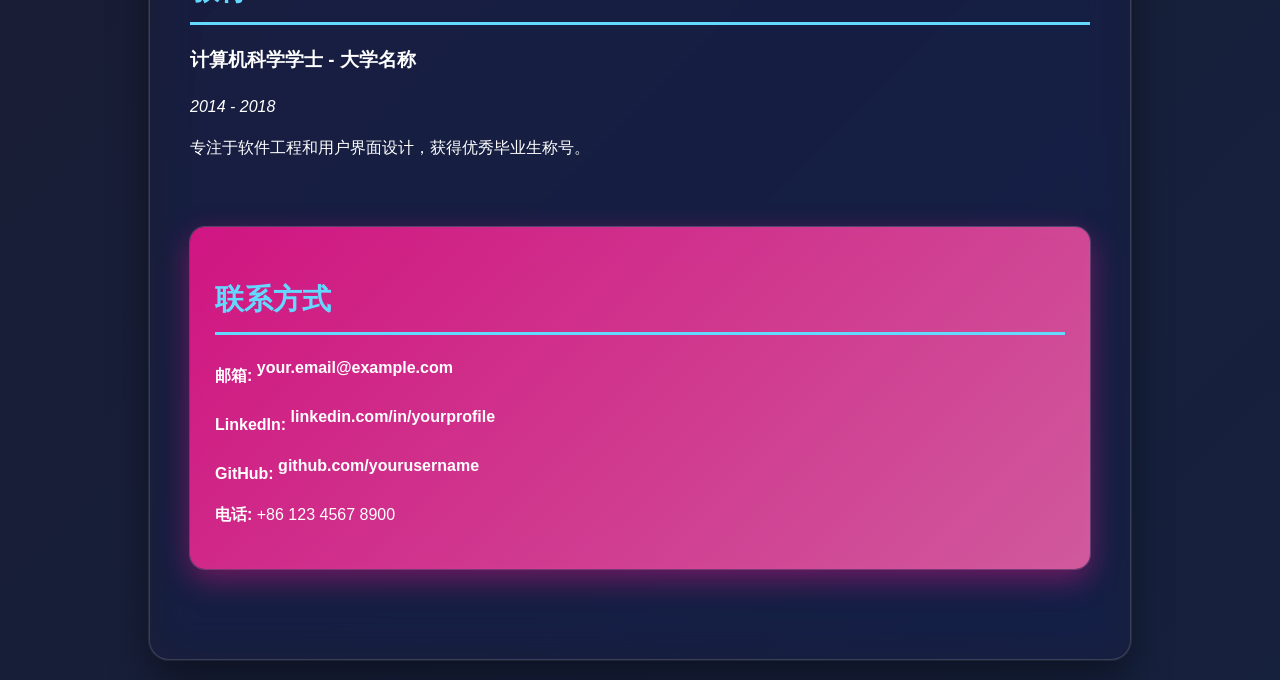
==== commit f774cac7: "增强子弹3D效果：添加阴影、高光、多层渐变" ====
--- a/index.html
+++ b/index.html
@@ -300,13 +300,17 @@
             flex-direction: column;
             align-items: center;
             gap: 15px;
+            perspective: 1200px;
         }
 
         .bullet-svg {
             width: 50px;
             height: 100px;
-            filter: drop-shadow(0 0 20px rgba(100, 200, 255, 0.6)) drop-shadow(0 0 40px rgba(255, 20, 147, 0.4));
+            filter: drop-shadow(0 0 15px rgba(100, 200, 255, 0.7)) 
+                    drop-shadow(0 5px 20px rgba(255, 20, 147, 0.5))
+                    drop-shadow(0 10px 30px rgba(0, 0, 0, 0.4));
             animation: bulletSpin 3s linear infinite;
+            transform-style: preserve-3d;
         }
 
         @keyframes bulletSpin {
@@ -321,18 +325,21 @@
         .progress-track {
             width: 6px;
             height: 150px;
-            background: linear-gradient(180deg, rgba(100, 200, 255, 0.1) 0%, rgba(255, 20, 147, 0.1) 100%);
+            background: linear-gradient(180deg, rgba(100, 200, 255, 0.15) 0%, rgba(255, 20, 147, 0.15) 100%);
             border-radius: 3px;
-            border: 1px solid rgba(100, 200, 255, 0.3);
+            border: 1px solid rgba(100, 200, 255, 0.4);
             overflow: hidden;
-            box-shadow: 0 0 15px rgba(100, 200, 255, 0.2);
+            box-shadow: 0 0 15px rgba(100, 200, 255, 0.3), 
+                        inset 0 0 5px rgba(0, 0, 0, 0.2);
         }
 
         .progress-fill {
             width: 100%;
             height: 0;
             background: linear-gradient(180deg, #64d9ff 0%, #ff1493 100%);
-            box-shadow: 0 0 10px rgba(100, 200, 255, 0.6), inset 0 0 5px rgba(255, 255, 255, 0.3);
+            box-shadow: 0 0 15px rgba(100, 200, 255, 0.8), 
+                        inset 0 0 8px rgba(255, 255, 255, 0.4),
+                        0 4px 10px rgba(255, 20, 147, 0.4);
             transition: height 0.1s linear;
         }
 
@@ -444,19 +451,57 @@
     <!-- 3D旋转子弹进度条 -->
     <div id="bulletProgress">
         <svg viewBox="0 0 40 100" width="40" height="100" class="bullet-svg">
+            <!-- 阴影（左侧） -->
+            <path d="M 12 30 L 8 90 L 20 100 L 20 30 Q 16 26 12 30" 
+                  fill="url(#bulletShadow)" opacity="0.4"/>
+            
             <!-- 子弹头部（圆形） -->
-            <circle cx="20" cy="15" r="12" fill="url(#bulletGradient)" filter="url(#bulletGlow)"/>
+            <circle cx="20" cy="15" r="12" fill="url(#bulletHeadGradient)" filter="url(#bulletGlow)"/>
+            <!-- 头部高光 -->
+            <ellipse cx="18" cy="12" rx="4" ry="3" fill="white" opacity="0.6" filter="url(#bulletGlow)"/>
+            
             <!-- 子弹体（梯形/锥形） -->
             <path d="M 12 30 L 8 90 L 20 100 L 32 90 L 28 30 Q 20 25 12 30" 
-                  fill="url(#bulletGradient)" filter="url(#bulletGlow)"/>
+                  fill="url(#bulletBodyGradient)" filter="url(#bulletGlow)"/>
+            
+            <!-- 高光（右侧） -->
+            <path d="M 28 30 L 32 90 L 28 90 L 24 30 Q 26 26 28 30" 
+                  fill="url(#bulletHighlight)" opacity="0.5" filter="url(#bulletGlow)"/>
+            
             <!-- 渐变定义 -->
             <defs>
-                <linearGradient id="bulletGradient" x1="0%" y1="0%" x2="0%" y2="100%">
-                    <stop offset="0%" style="stop-color:#64d9ff;stop-opacity:1" />
+                <!-- 主渐变 -->
+                <linearGradient id="bulletBodyGradient" x1="0%" y1="0%" x2="100%" y2="0%">
+                    <stop offset="0%" style="stop-color:#64d9ff;stop-opacity:0.9" />
+                    <stop offset="50%" style="stop-color:#ff1493;stop-opacity:1" />
+                    <stop offset="100%" style="stop-color:#64d9ff;stop-opacity:0.9" />
+                </linearGradient>
+                
+                <!-- 头部渐变 -->
+                <radialGradient id="bulletHeadGradient" cx="40%" cy="40%">
+                    <stop offset="0%" style="stop-color:#ffffff;stop-opacity:0.8" />
+                    <stop offset="50%" style="stop-color:#00d9ff;stop-opacity:1" />
                     <stop offset="100%" style="stop-color:#ff1493;stop-opacity:1" />
+                </radialGradient>
+                
+                <!-- 阴影渐变 -->
+                <linearGradient id="bulletShadow" x1="0%" y1="0%" x2="100%" y2="0%">
+                    <stop offset="0%" style="stop-color:#000000;stop-opacity:0.3" />
+                    <stop offset="100%" style="stop-color:#000000;stop-opacity:0" />
                 </linearGradient>
+                
+                <!-- 高光渐变 -->
+                <linearGradient id="bulletHighlight" x1="0%" y1="0%" x2="100%" y2="0%">
+                    <stop offset="0%" style="stop-color:#ffffff;stop-opacity:0" />
+                    <stop offset="100%" style="stop-color:#ffffff;stop-opacity:0.6" />
+                </linearGradient>
+                
+                <!-- 发光滤镜 -->
                 <filter id="bulletGlow">
                     <feGaussianBlur stdDeviation="1.5" result="coloredBlur"/>
+                    <feComponentTransfer>
+                        <feFuncA type="linear" slope="1.2"/>
+                    </feComponentTransfer>
                     <feMerge>
                         <feMergeNode in="coloredBlur"/>
                         <feMergeNode in="SourceGraphic"/>
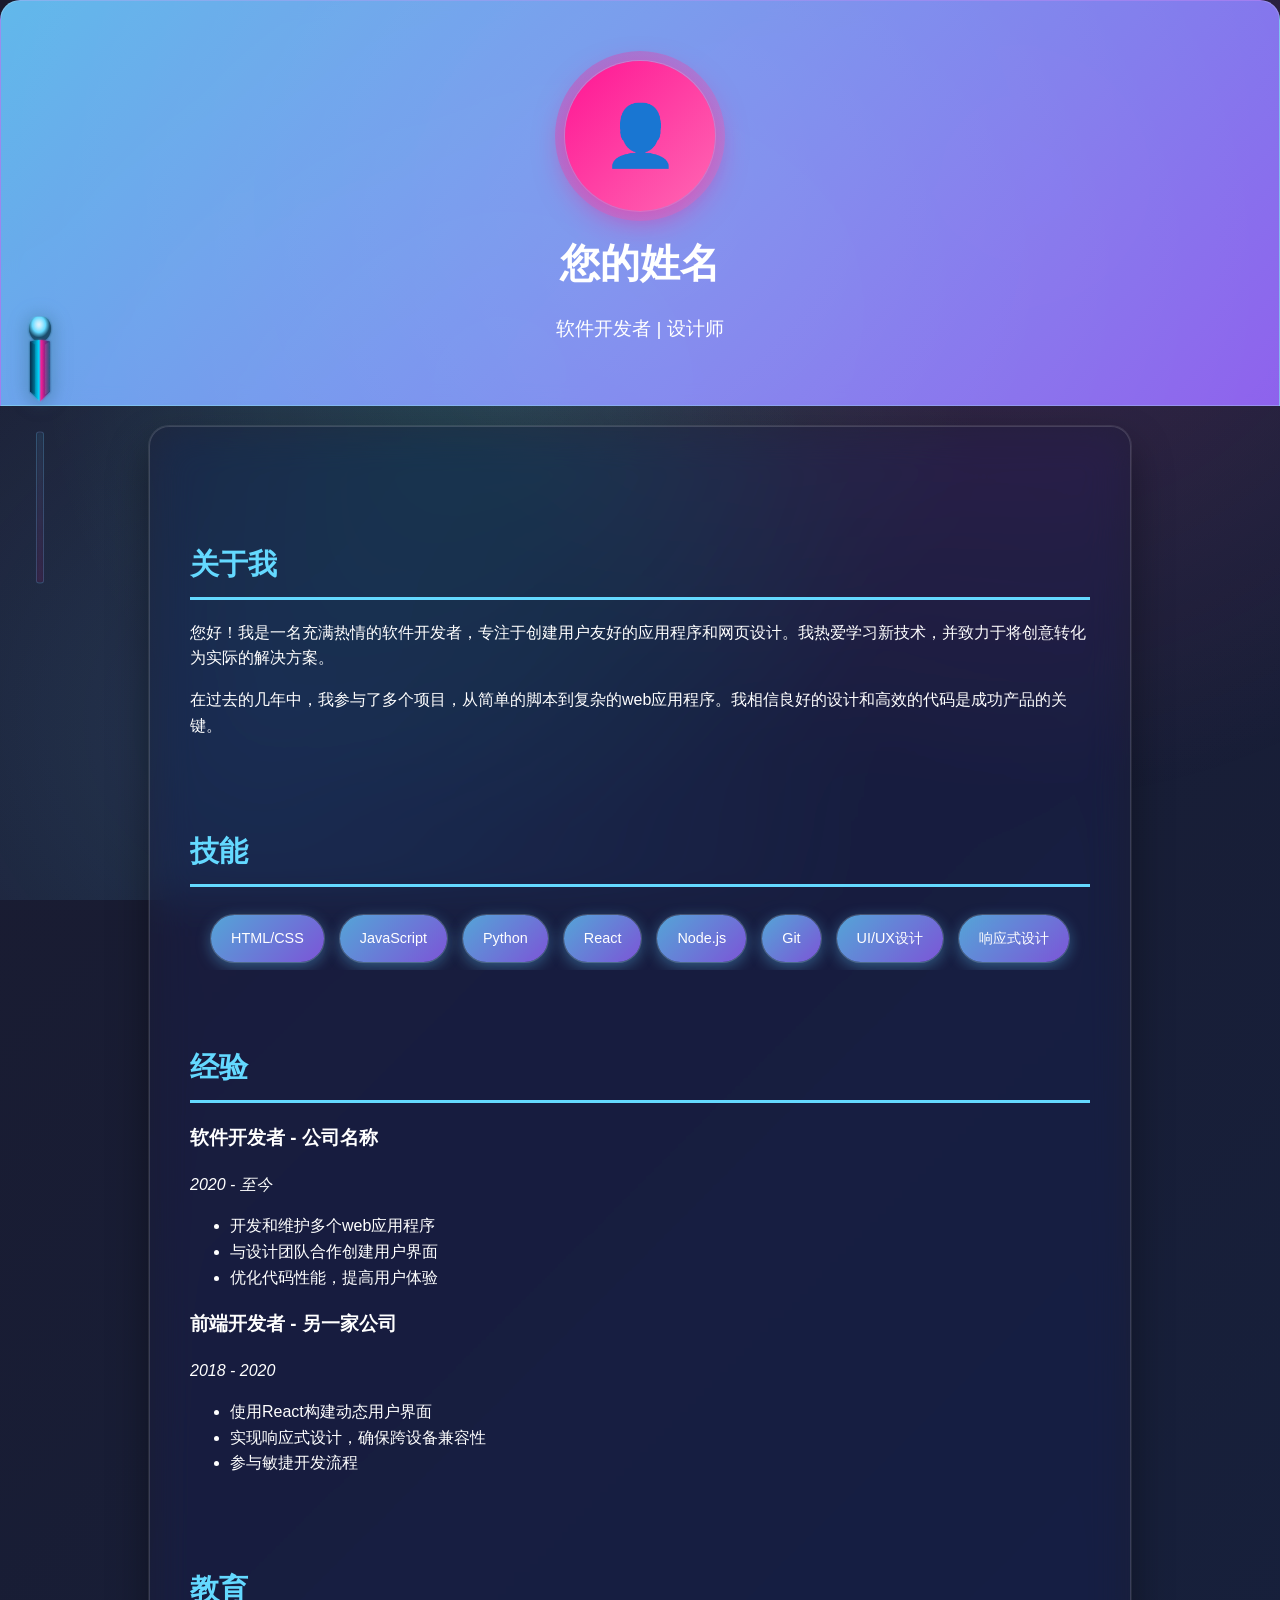
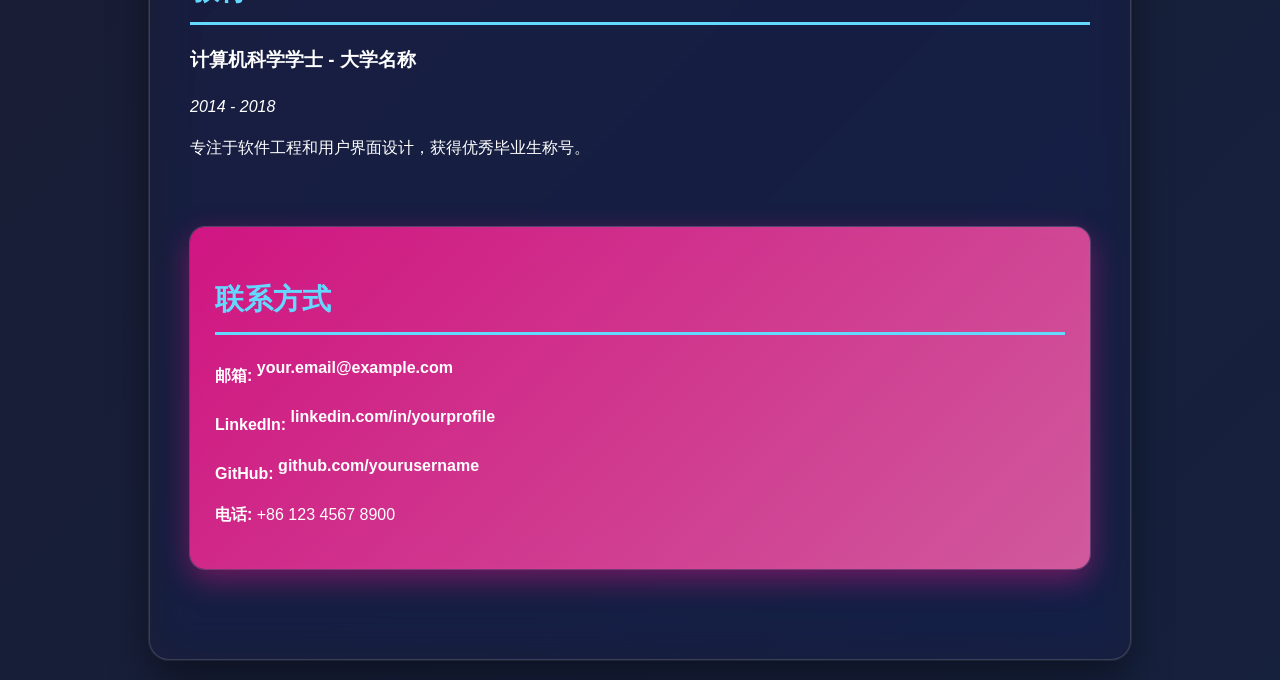
==== commit 1a6d4a88: "简化子弹设计，使其更加真实" ====
--- a/index.html
+++ b/index.html
@@ -306,9 +306,8 @@
         .bullet-svg {
             width: 50px;
             height: 100px;
-            filter: drop-shadow(0 0 15px rgba(100, 200, 255, 0.7)) 
-                    drop-shadow(0 5px 20px rgba(255, 20, 147, 0.5))
-                    drop-shadow(0 10px 30px rgba(0, 0, 0, 0.4));
+            filter: drop-shadow(0 0 8px rgba(100, 200, 255, 0.5)) 
+                    drop-shadow(0 2px 8px rgba(0, 0, 0, 0.3));
             animation: bulletSpin 3s linear infinite;
             transform-style: preserve-3d;
         }
@@ -325,21 +324,18 @@
         .progress-track {
             width: 6px;
             height: 150px;
-            background: linear-gradient(180deg, rgba(100, 200, 255, 0.15) 0%, rgba(255, 20, 147, 0.15) 100%);
+            background: linear-gradient(180deg, rgba(100, 200, 255, 0.1) 0%, rgba(255, 20, 147, 0.1) 100%);
             border-radius: 3px;
-            border: 1px solid rgba(100, 200, 255, 0.4);
+            border: 1px solid rgba(100, 200, 255, 0.2);
             overflow: hidden;
-            box-shadow: 0 0 15px rgba(100, 200, 255, 0.3), 
-                        inset 0 0 5px rgba(0, 0, 0, 0.2);
+            box-shadow: inset 0 0 3px rgba(0, 0, 0, 0.2);
         }
 
         .progress-fill {
             width: 100%;
             height: 0;
-            background: linear-gradient(180deg, #64d9ff 0%, #ff1493 100%);
-            box-shadow: 0 0 15px rgba(100, 200, 255, 0.8), 
-                        inset 0 0 8px rgba(255, 255, 255, 0.4),
-                        0 4px 10px rgba(255, 20, 147, 0.4);
+            background: linear-gradient(180deg, #00d9ff 0%, #ff1493 100%);
+            box-shadow: 0 0 8px rgba(100, 200, 255, 0.6);
             transition: height 0.1s linear;
         }
 
@@ -451,57 +447,41 @@
     <!-- 3D旋转子弹进度条 -->
     <div id="bulletProgress">
         <svg viewBox="0 0 40 100" width="40" height="100" class="bullet-svg">
-            <!-- 阴影（左侧） -->
-            <path d="M 12 30 L 8 90 L 20 100 L 20 30 Q 16 26 12 30" 
-                  fill="url(#bulletShadow)" opacity="0.4"/>
-            
-            <!-- 子弹头部（圆形） -->
-            <circle cx="20" cy="15" r="12" fill="url(#bulletHeadGradient)" filter="url(#bulletGlow)"/>
-            <!-- 头部高光 -->
-            <ellipse cx="18" cy="12" rx="4" ry="3" fill="white" opacity="0.6" filter="url(#bulletGlow)"/>
-            
-            <!-- 子弹体（梯形/锥形） -->
-            <path d="M 12 30 L 8 90 L 20 100 L 32 90 L 28 30 Q 20 25 12 30" 
-                  fill="url(#bulletBodyGradient)" filter="url(#bulletGlow)"/>
-            
-            <!-- 高光（右侧） -->
-            <path d="M 28 30 L 32 90 L 28 90 L 24 30 Q 26 26 28 30" 
-                  fill="url(#bulletHighlight)" opacity="0.5" filter="url(#bulletGlow)"/>
+            <!-- 子弹头部（弹头） -->
+            <ellipse cx="20" cy="12" rx="11" ry="13" fill="url(#tipGradient)" filter="url(#bulletGlow)"/>
+            
+            <!-- 子弹壳体（圆柱 + 渐锥） -->
+            <path d="M 10 25 L 10 75 L 20 85 L 30 75 L 30 25 Q 20 22 10 25" 
+                  fill="url(#bodyGradient)" filter="url(#bulletGlow)"/>
+            
+            <!-- 左侧暗边（3D效果） -->
+            <path d="M 10 25 L 10 75 L 15 78 L 15 28 Q 12 26 10 25" 
+                  fill="#000000" opacity="0.15"/>
+            
+            <!-- 右侧高光（3D效果） -->
+            <path d="M 30 25 L 30 75 L 25 78 L 25 28 Q 28 26 30 25" 
+                  fill="#ffffff" opacity="0.1"/>
             
             <!-- 渐变定义 -->
             <defs>
-                <!-- 主渐变 -->
-                <linearGradient id="bulletBodyGradient" x1="0%" y1="0%" x2="100%" y2="0%">
-                    <stop offset="0%" style="stop-color:#64d9ff;stop-opacity:0.9" />
-                    <stop offset="50%" style="stop-color:#ff1493;stop-opacity:1" />
-                    <stop offset="100%" style="stop-color:#64d9ff;stop-opacity:0.9" />
-                </linearGradient>
-                
-                <!-- 头部渐变 -->
-                <radialGradient id="bulletHeadGradient" cx="40%" cy="40%">
-                    <stop offset="0%" style="stop-color:#ffffff;stop-opacity:0.8" />
-                    <stop offset="50%" style="stop-color:#00d9ff;stop-opacity:1" />
-                    <stop offset="100%" style="stop-color:#ff1493;stop-opacity:1" />
+                <!-- 弹头渐变 -->
+                <radialGradient id="tipGradient" cx="45%" cy="35%">
+                    <stop offset="0%" style="stop-color:#ffffff;stop-opacity:0.6" />
+                    <stop offset="60%" style="stop-color:#64d9ff;stop-opacity:1" />
+                    <stop offset="100%" style="stop-color:#1a4d6d;stop-opacity:1" />
                 </radialGradient>
                 
-                <!-- 阴影渐变 -->
-                <linearGradient id="bulletShadow" x1="0%" y1="0%" x2="100%" y2="0%">
-                    <stop offset="0%" style="stop-color:#000000;stop-opacity:0.3" />
-                    <stop offset="100%" style="stop-color:#000000;stop-opacity:0" />
-                </linearGradient>
-                
-                <!-- 高光渐变 -->
-                <linearGradient id="bulletHighlight" x1="0%" y1="0%" x2="100%" y2="0%">
-                    <stop offset="0%" style="stop-color:#ffffff;stop-opacity:0" />
-                    <stop offset="100%" style="stop-color:#ffffff;stop-opacity:0.6" />
+                <!-- 壳体渐变 -->
+                <linearGradient id="bodyGradient" x1="0%" y1="0%" x2="100%" y2="0%">
+                    <stop offset="0%" style="stop-color:#002a4d;stop-opacity:0.8" />
+                    <stop offset="45%" style="stop-color:#00d9ff;stop-opacity:1" />
+                    <stop offset="55%" style="stop-color:#ff1493;stop-opacity:0.9" />
+                    <stop offset="100%" style="stop-color:#003d6d;stop-opacity:0.8" />
                 </linearGradient>
                 
                 <!-- 发光滤镜 -->
                 <filter id="bulletGlow">
-                    <feGaussianBlur stdDeviation="1.5" result="coloredBlur"/>
-                    <feComponentTransfer>
-                        <feFuncA type="linear" slope="1.2"/>
-                    </feComponentTransfer>
+                    <feGaussianBlur stdDeviation="0.8" result="coloredBlur"/>
                     <feMerge>
                         <feMergeNode in="coloredBlur"/>
                         <feMergeNode in="SourceGraphic"/>
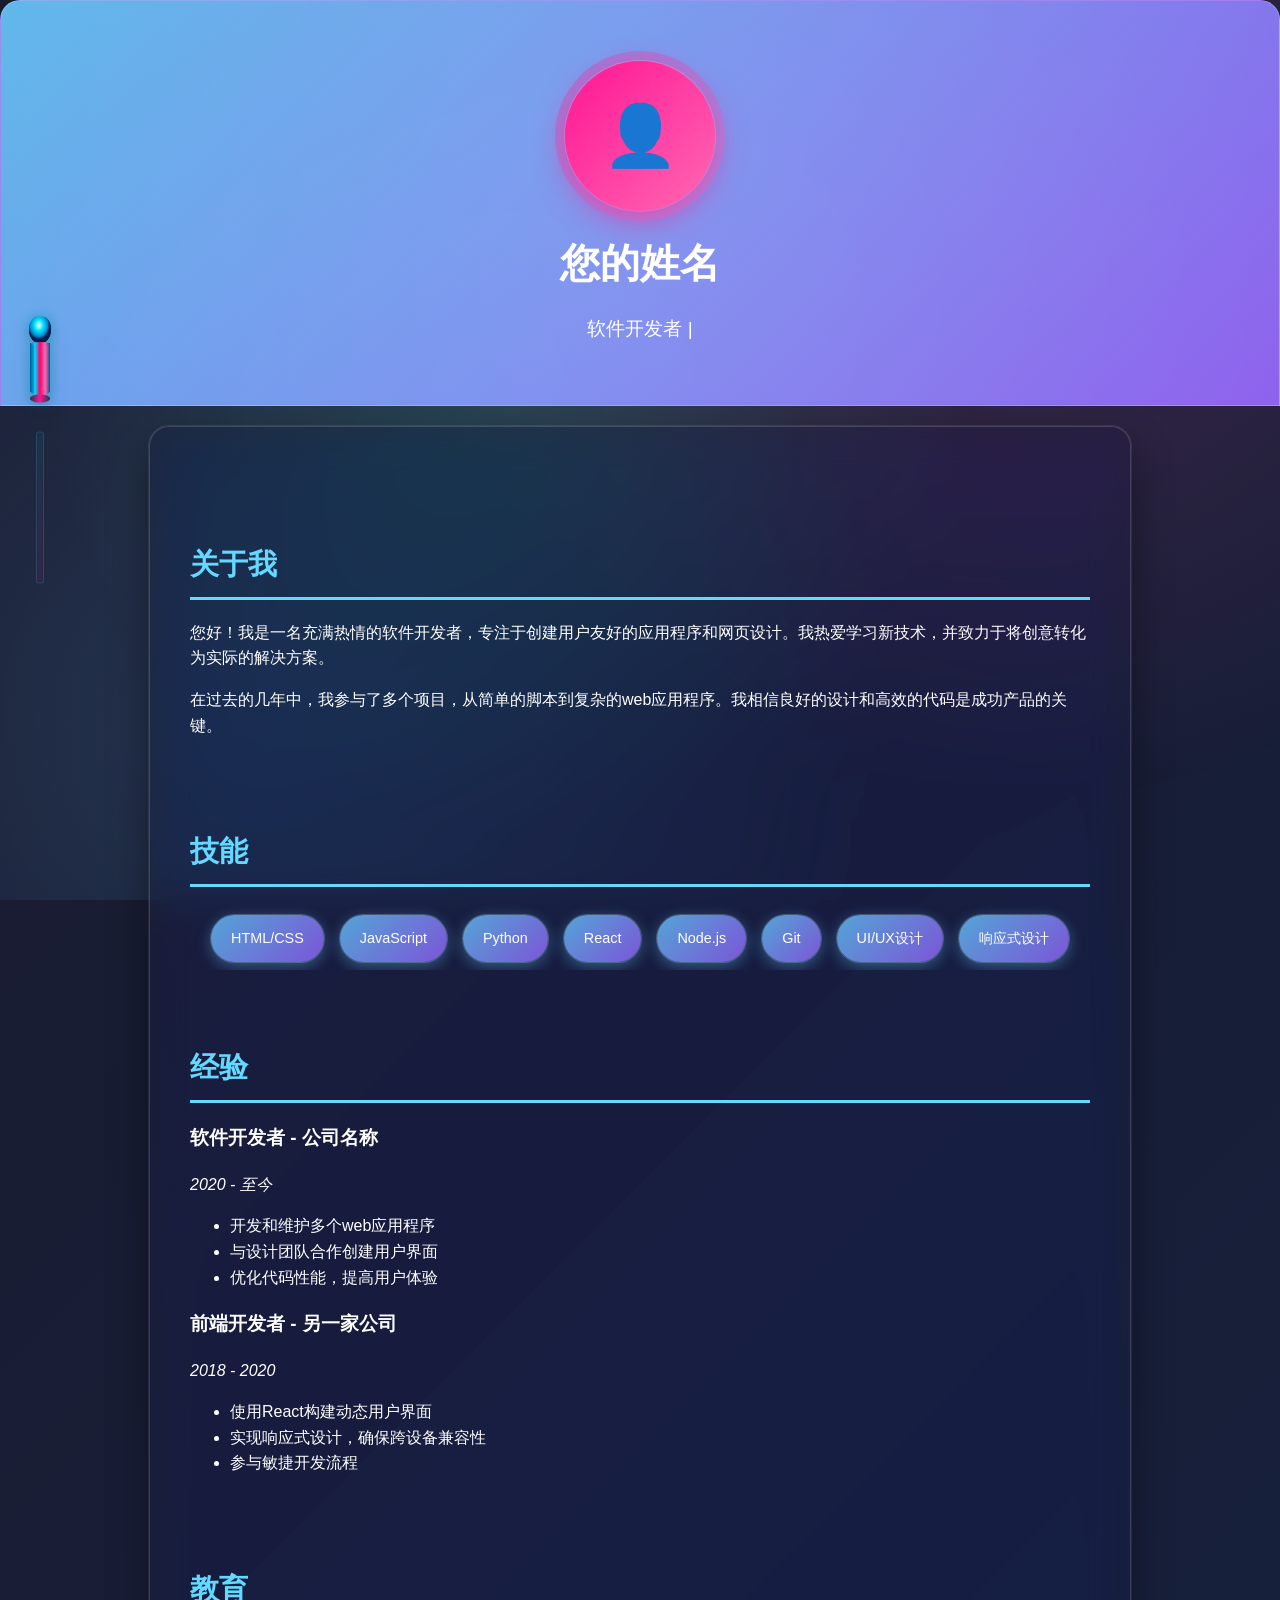
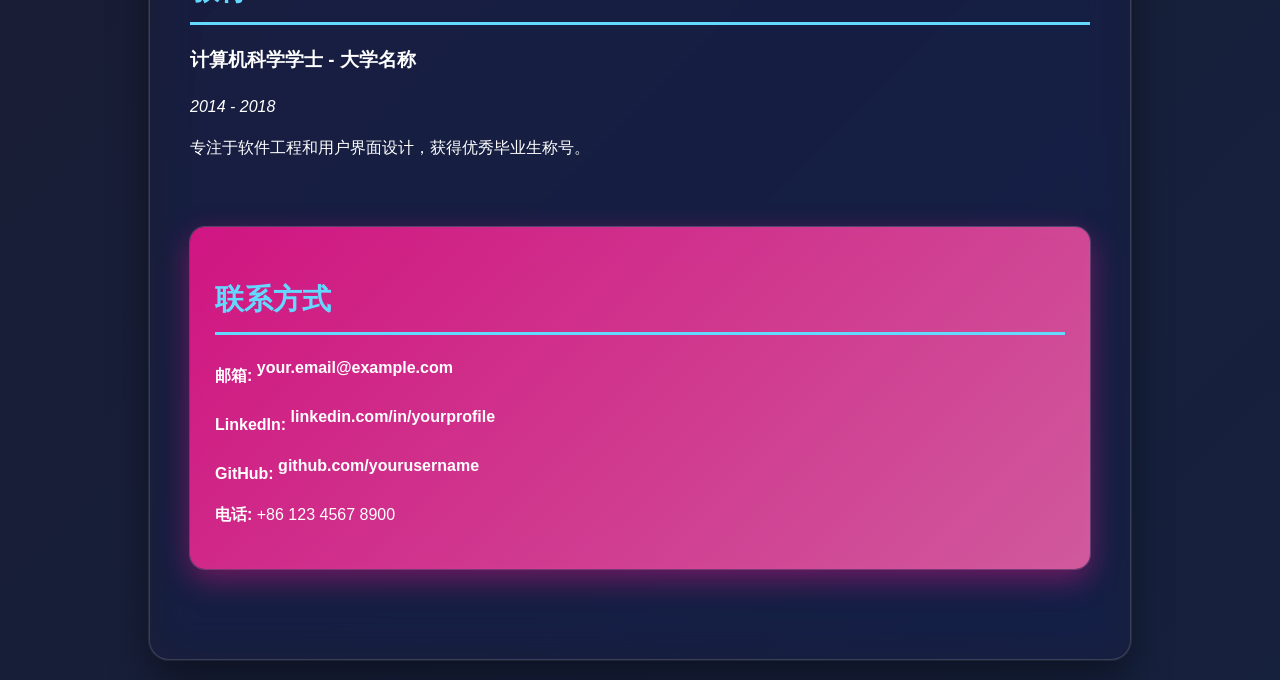
==== commit 4a51114f: "优化子弹效果：增强色彩饱和度和立体感" ====
--- a/index.html
+++ b/index.html
@@ -306,8 +306,8 @@
         .bullet-svg {
             width: 50px;
             height: 100px;
-            filter: drop-shadow(0 0 8px rgba(100, 200, 255, 0.5)) 
-                    drop-shadow(0 2px 8px rgba(0, 0, 0, 0.3));
+            filter: drop-shadow(0 0 6px rgba(0, 217, 255, 0.4)) 
+                    drop-shadow(0 2px 6px rgba(0, 0, 0, 0.25));
             animation: bulletSpin 3s linear infinite;
             transform-style: preserve-3d;
         }
@@ -324,18 +324,18 @@
         .progress-track {
             width: 6px;
             height: 150px;
-            background: linear-gradient(180deg, rgba(100, 200, 255, 0.1) 0%, rgba(255, 20, 147, 0.1) 100%);
+            background: linear-gradient(180deg, rgba(0, 217, 255, 0.08) 0%, rgba(255, 20, 147, 0.08) 100%);
             border-radius: 3px;
-            border: 1px solid rgba(100, 200, 255, 0.2);
+            border: 1px solid rgba(100, 200, 255, 0.15);
             overflow: hidden;
-            box-shadow: inset 0 0 3px rgba(0, 0, 0, 0.2);
+            box-shadow: inset 0 0 2px rgba(0, 0, 0, 0.2);
         }
 
         .progress-fill {
             width: 100%;
             height: 0;
             background: linear-gradient(180deg, #00d9ff 0%, #ff1493 100%);
-            box-shadow: 0 0 8px rgba(100, 200, 255, 0.6);
+            box-shadow: 0 0 6px rgba(0, 217, 255, 0.5);
             transition: height 0.1s linear;
         }
 
@@ -447,47 +447,58 @@
     <!-- 3D旋转子弹进度条 -->
     <div id="bulletProgress">
         <svg viewBox="0 0 40 100" width="40" height="100" class="bullet-svg">
-            <!-- 子弹头部（弹头） -->
-            <ellipse cx="20" cy="12" rx="11" ry="13" fill="url(#tipGradient)" filter="url(#bulletGlow)"/>
-            
-            <!-- 子弹壳体（圆柱 + 渐锥） -->
-            <path d="M 10 25 L 10 75 L 20 85 L 30 75 L 30 25 Q 20 22 10 25" 
-                  fill="url(#bodyGradient)" filter="url(#bulletGlow)"/>
-            
-            <!-- 左侧暗边（3D效果） -->
-            <path d="M 10 25 L 10 75 L 15 78 L 15 28 Q 12 26 10 25" 
-                  fill="#000000" opacity="0.15"/>
-            
-            <!-- 右侧高光（3D效果） -->
-            <path d="M 30 25 L 30 75 L 25 78 L 25 28 Q 28 26 30 25" 
-                  fill="#ffffff" opacity="0.1"/>
-            
-            <!-- 渐变定义 -->
             <defs>
-                <!-- 弹头渐变 -->
+                <!-- 弹头渐变 - 金属感强 -->
                 <radialGradient id="tipGradient" cx="45%" cy="35%">
-                    <stop offset="0%" style="stop-color:#ffffff;stop-opacity:0.6" />
-                    <stop offset="60%" style="stop-color:#64d9ff;stop-opacity:1" />
-                    <stop offset="100%" style="stop-color:#1a4d6d;stop-opacity:1" />
+                    <stop offset="0%" style="stop-color:#ffffff;stop-opacity:0.7" />
+                    <stop offset="40%" style="stop-color:#00e5ff;stop-opacity:1" />
+                    <stop offset="80%" style="stop-color:#0088cc;stop-opacity:1" />
+                    <stop offset="100%" style="stop-color:#001a4d;stop-opacity:1" />
                 </radialGradient>
                 
-                <!-- 壳体渐变 -->
+                <!-- 壳体渐变 - 炫彩 -->
                 <linearGradient id="bodyGradient" x1="0%" y1="0%" x2="100%" y2="0%">
-                    <stop offset="0%" style="stop-color:#002a4d;stop-opacity:0.8" />
-                    <stop offset="45%" style="stop-color:#00d9ff;stop-opacity:1" />
-                    <stop offset="55%" style="stop-color:#ff1493;stop-opacity:0.9" />
-                    <stop offset="100%" style="stop-color:#003d6d;stop-opacity:0.8" />
+                    <stop offset="0%" style="stop-color:#0066b2;stop-opacity:1" />
+                    <stop offset="25%" style="stop-color:#00d9ff;stop-opacity:1" />
+                    <stop offset="50%" style="stop-color:#ff0066;stop-opacity:1" />
+                    <stop offset="75%" style="stop-color:#ff69b4;stop-opacity:1" />
+                    <stop offset="100%" style="stop-color:#003d80;stop-opacity:1" />
+                </linearGradient>
+                
+                <!-- 底部渐变 -->
+                <linearGradient id="baseGradient" x1="0%" y1="0%" x2="100%" y2="0%">
+                    <stop offset="0%" style="stop-color:#1a3a52;stop-opacity:1" />
+                    <stop offset="50%" style="stop-color:#ff1493;stop-opacity:0.8" />
+                    <stop offset="100%" style="stop-color:#1a3a52;stop-opacity:1" />
                 </linearGradient>
                 
                 <!-- 发光滤镜 -->
                 <filter id="bulletGlow">
-                    <feGaussianBlur stdDeviation="0.8" result="coloredBlur"/>
+                    <feGaussianBlur stdDeviation="0.6" result="coloredBlur"/>
                     <feMerge>
                         <feMergeNode in="coloredBlur"/>
                         <feMergeNode in="SourceGraphic"/>
                     </feMerge>
                 </filter>
             </defs>
+            
+            <!-- 子弹头部（弹头） -->
+            <ellipse cx="20" cy="13" rx="11" ry="14" fill="url(#tipGradient)" filter="url(#bulletGlow)"/>
+            
+            <!-- 子弹壳体（圆柱 + 渐锥） -->
+            <path d="M 10 27 L 10 75 L 20 82 L 30 75 L 30 27 Q 20 24 10 27" 
+                  fill="url(#bodyGradient)" filter="url(#bulletGlow)"/>
+            
+            <!-- 子弹底部 -->
+            <ellipse cx="20" cy="82" rx="10" ry="4" fill="url(#baseGradient)" filter="url(#bulletGlow)"/>
+            
+            <!-- 左侧暗边 -->
+            <path d="M 10 27 L 10 75 L 14 77 L 14 29 Q 12 27 10 27" 
+                  fill="#000000" opacity="0.12"/>
+            
+            <!-- 右侧高光 -->
+            <path d="M 30 27 L 30 75 L 26 77 L 26 29 Q 28 27 30 27" 
+                  fill="#ffffff" opacity="0.08"/>
         </svg>
         <div class="progress-track">
             <div class="progress-fill"></div>
